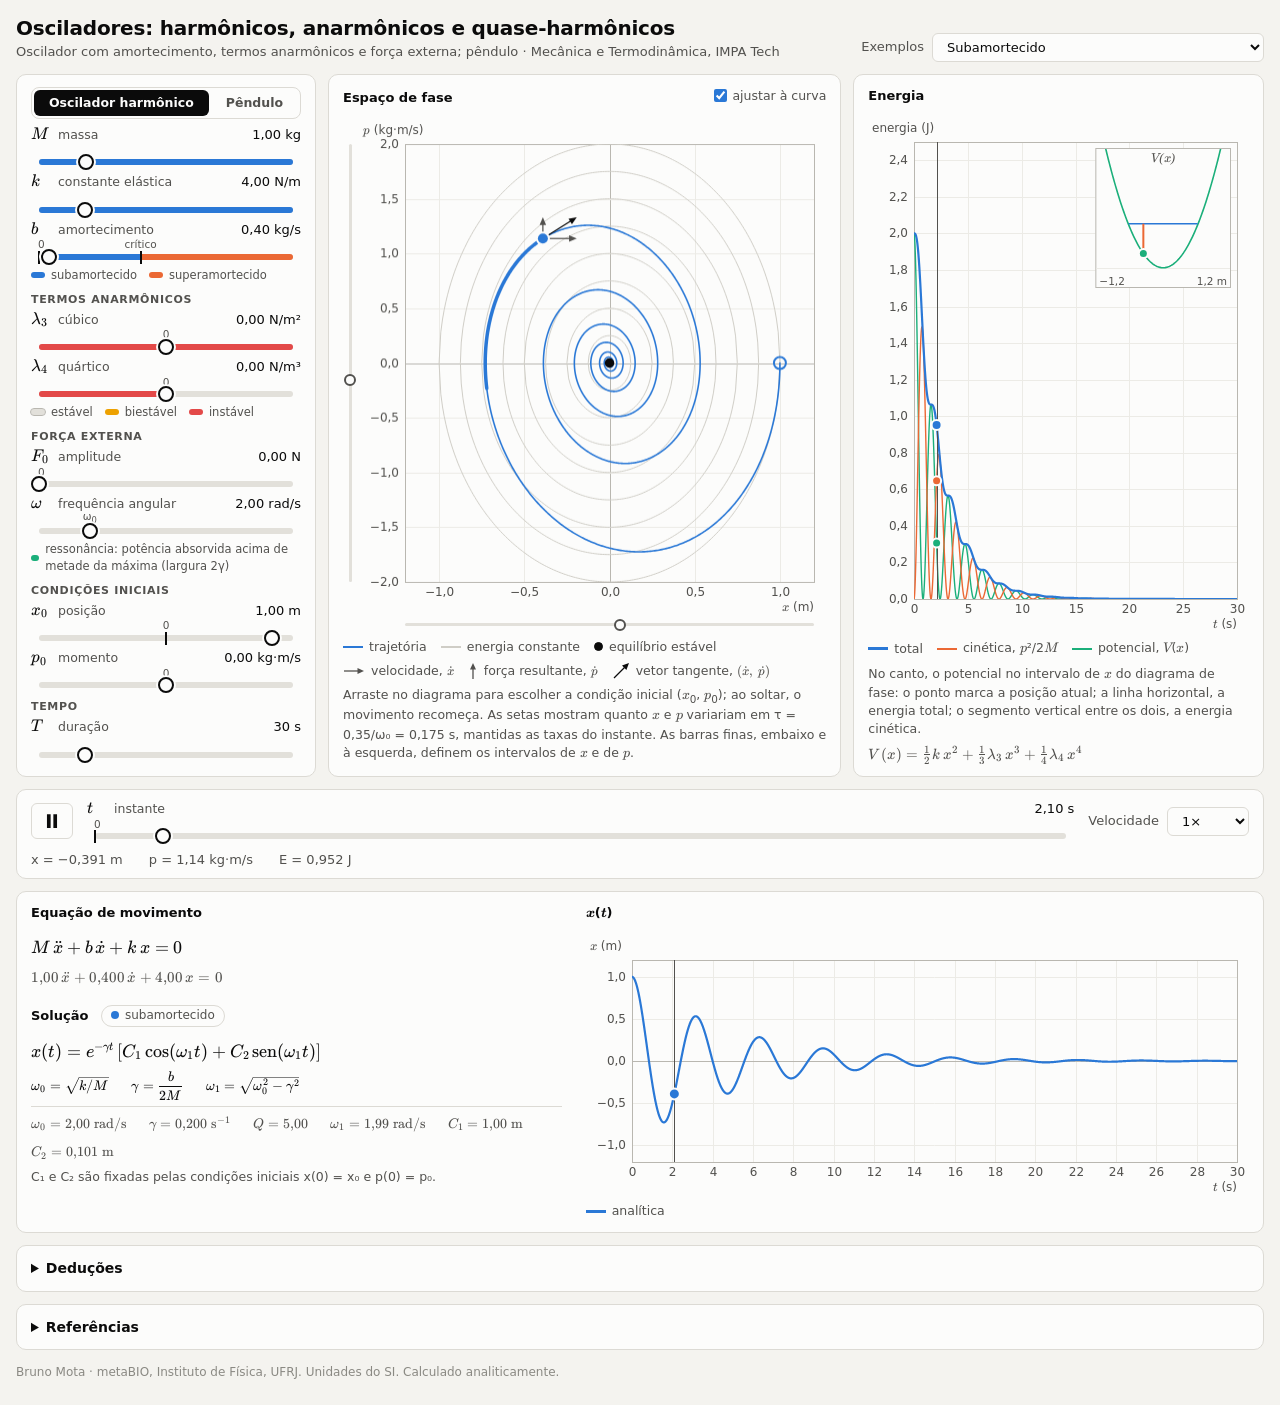
==== index.html @ 48f30435 "Folding panels for derivations and references; force arrow magnified when short - "Deduções" and "Re" ====
<!doctype html>
<!-- By Bruno Mota - METAbio -->
<html lang="pt-BR">
<head>
<meta charset="utf-8">
<meta name="viewport" content="width=device-width, initial-scale=1, viewport-fit=cover">
<title>Osciladores: harmônicos, anarmônicos e quase-harmônicos</title>
<meta name="description" content="Oscilador harmônico e anarmônico, livre e forçado, e pêndulo: espaço de fase, energia, equação de movimento e solução.">
<link rel="stylesheet" href="vendor/katex/katex.min.css">
<link rel="stylesheet" href="css/estilo.css">
</head>
<body>

<header class="cabecalho">
  <div>
    <h1>Osciladores: harmônicos, anarmônicos e quase-harmônicos</h1>
    <p>Oscilador com amortecimento, termos anarmônicos e força externa; pêndulo · Mecânica e Termodinâmica, IMPA Tech</p>
  </div>
  <label class="exemplos">Exemplos
    <select id="exemplos" aria-label="Exemplos"></select>
  </label>
</header>

<main>
  <div class="topo">

    <aside class="painel controles" aria-label="Parâmetros">
      <div id="controles"></div>
    </aside>

    <section class="painel fase" id="painelFase" aria-label="Espaço de fase">
      <div class="titulo">
        <h2>Espaço de fase</h2>
        <label class="opcao"><input type="checkbox" id="ajustar" checked> ajustar à curva</label>
      </div>
      <div class="diagrama">
        <div class="escala-lado" id="escalaP"></div>
        <canvas id="fase"></canvas>
        <div></div>
        <div class="escala-base" id="escalaX"></div>
      </div>
      <ul class="legenda">
        <li><i class="linha serie-1"></i>trajetória</li>
        <li><i class="linha nivel"></i>energia constante</li>
        <li id="legSeparatriz"><i class="linha tracejada tinta-3"></i>separatriz</li>
        <li id="legEstacionario"><i class="linha tracejada serie-3"></i>regime estacionário</li>
        <li><i class="ponto cheio"></i>equilíbrio estável</li>
        <li id="legInstavel"><i class="ponto vazio"></i>instável</li>
      </ul>
      <ul class="legenda">
        <li><svg class="seta tinta-2" viewBox="0 0 22 10" width="22" height="10" aria-hidden="true"><path d="M1 5h15" fill="none" stroke="currentColor" stroke-width="1.3"/><path d="M21 5l-6.5-3v6z" fill="currentColor"/></svg><span>velocidade, <span class="m">\dot x</span></span></li>
        <li><svg class="seta tinta-2" viewBox="0 0 10 18" width="10" height="18" aria-hidden="true"><path d="M5 17V6" fill="none" stroke="currentColor" stroke-width="1.3"/><path d="M5 1l-3 6.5h6z" fill="currentColor"/></svg><span>força resultante, <span class="m">\dot p</span></span></li>
        <li><svg class="seta tinta" viewBox="0 0 18 18" width="18" height="18" aria-hidden="true"><path d="M2 16L12.5 5.5" fill="none" stroke="currentColor" stroke-width="1.3"/><path d="M17 1l-7 2.6 4.4 4.4z" fill="currentColor"/></svg><span>vetor tangente, <span class="m">(\dot x,\ \dot p)</span></span></li>
        <li id="legForca"><svg class="seta forca" viewBox="0 0 12 18" width="12" height="18" aria-hidden="true"><path d="M6 17V8" fill="none" stroke="currentColor" stroke-width="3.5"/><path d="M6 0.5l-5 8.5h10z" fill="currentColor"/></svg><span>força externa, <span class="m">F_0\cos(\omega t)</span><span id="ampliacao"></span></span></li>
      </ul>
      <p class="dica">Arraste no diagrama para escolher a condição inicial (<span class="mat">x</span><sub>0</sub>, <span class="mat">p</span><sub>0</sub>); ao soltar, o movimento recomeça. As setas mostram quanto <span class="mat">x</span> e <span class="mat">p</span> variariam em <span id="escalaSetas"></span>, mantidas as taxas do instante. As barras finas, embaixo e à esquerda, definem os intervalos de <span class="mat">x</span> e de <span class="mat">p</span>.</p>
    </section>

    <aside class="painel energia" aria-label="Energia">
      <h2>Energia</h2>
      <canvas id="energia"></canvas>
      <ul class="legenda">
        <li><i class="linha grossa serie-1"></i>total</li>
        <li><i class="linha serie-2"></i><span>cinética, <span class="mat">p</span>²/2<span class="mat">M</span></span></li>
        <li><i class="linha serie-3"></i><span>potencial, <span class="mat">V</span>(<span class="mat">x</span>)</span></li>
      </ul>
      <p class="dica">No canto, o potencial no intervalo de <span class="mat">x</span> do diagrama de fase: o ponto marca a posição atual; a linha horizontal, a energia total; o segmento vertical entre os dois, a energia cinética.</p>
      <div class="potencial" id="potencial"></div>
      <p class="dica" id="aviso" hidden></p>
    </aside>

  </div>

  <div class="painel transporte" aria-label="Tempo">
    <button id="tocar" type="button" class="botao-icone" data-estado="tocando" aria-label="Pausar" title="Pausar">
      <svg viewBox="0 0 24 24" width="22" height="22" aria-hidden="true">
        <path class="icone-tocar" d="M7.5 4.5v15L20 12z"/>
        <path class="icone-pausar" d="M6.5 4.5h4v15h-4zM13.5 4.5h4v15h-4z"/>
      </svg>
    </button>
    <div class="tempo-barra" id="tempoBarra"></div>
    <label class="velocidade">Velocidade
      <select id="velocidade" aria-label="Velocidade">
        <option value="0.25">0,25×</option>
        <option value="0.5">0,5×</option>
        <option value="1" selected>1×</option>
        <option value="2">2×</option>
        <option value="4">4×</option>
      </select>
    </label>
    <output id="leitura" class="leitura"></output>
  </div>

  <section class="painel solucao" aria-label="Equação de movimento e solução">
    <div class="formulas">
      <h2>Equação de movimento</h2>
      <div class="formula" id="eqSimbolica"></div>
      <div class="formula menor" id="eqNumerica"></div>
      <h2>Solução <span class="etiqueta" id="regime"></span></h2>
      <div class="formula" id="solFormula"></div>
      <div class="lista" id="solDefinicoes"></div>
      <div class="lista valores" id="solValores"></div>
      <p class="dica" id="solNota"></p>
    </div>
    <div class="grafico">
      <h2><span class="mat">x</span>(<span class="mat">t</span>)</h2>
      <canvas id="solucao"></canvas>
      <ul class="legenda">
        <li><i class="linha grossa serie-1"></i><span id="nomeCurva">analítica</span></li>
        <li id="legTransiente"><i class="linha serie-2"></i><span id="nomeHomogenea">transiente</span></li>
        <li id="legParticular"><i class="linha serie-3"></i><span id="nomeParticular">regime estacionário</span></li>
        <li id="opcaoComponentes"><label><input type="checkbox" id="componentes" checked> mostrar os dois termos</label></li>
        <li id="opcaoAproximacao"><label><input type="checkbox" id="aproximacao"><i class="linha tracejada tinta"></i>aproximação harmônica</label></li>
      </ul>
    </div>
  </section>

  <details class="painel dobra" id="painelDeducoes">
    <summary>Deduções</summary>
    <div class="texto">
      <p class="dica">Notação: o ponto indica derivada em relação ao tempo. No oscilador, <span class="m">\omega_0 = \sqrt{k/M}</span>, <span class="m">\gamma = b/2M</span>, <span class="m">f = F_0/M</span> e <span class="m">v_0 = p_0/M</span>.</p>

      <h3>1. Equação de movimento, espaço de fase e energia</h3>
      <p>A segunda lei de Newton para a massa <span class="m">M</span>, sujeita à força conservativa <span class="m">-dV/dx</span>, ao atrito viscoso <span class="m">-b\dot x</span> e à força externa <span class="m">F_0\cos(\omega t)</span>, é</p>
      <div class="m">M\ddot x = -\frac{dV}{dx} - b\,\dot x + F_0\cos(\omega t), \qquad V(x) = \tfrac12 k\,x^2 + \tfrac13\lambda_3\,x^3 + \tfrac14\lambda_4\,x^4 ,</div>
      <p>ou seja, <span class="m">M\ddot x + b\,\dot x + k\,x + \lambda_3x^2 + \lambda_4x^3 = F_0\cos(\omega t)</span>.</p>
      <p>Com o momento <span class="m">p = M\dot x</span>, a equação de segunda ordem equivale a duas de primeira ordem:</p>
      <div class="m">\dot x = \frac{p}{M}, \qquad \dot p = -\frac{dV}{dx} - \frac{b}{M}\,p + F_0\cos(\omega t).</div>
      <p>O estado do sistema é o ponto <span class="m">(x, p)</span> do espaço de fase, e <span class="m">(\dot x, \dot p)</span> é o vetor tangente à trajetória nesse ponto: suas componentes são a velocidade e a força resultante. No diagrama, são as duas setas finas cinza, a horizontal e a vertical; a terceira seta fina é a sua soma, e a seta vermelha é a parcela <span class="m">F_0\cos(\omega t)</span> da força. Na mesma escala das outras, a seta vermelha é muitas vezes pequena demais para se ver (na ressonância, a força externa é <span class="m">1/Q</span> da força elástica): ela é então desenhada ampliada, pelo fator indicado na legenda do diagrama. Sem atrito nem força externa, as equações são as de Hamilton, <span class="m">\dot x = \partial H/\partial p</span> e <span class="m">\dot p = -\partial H/\partial x</span>, com <span class="m">H = p^2/2M + V(x)</span>.</p>
      <p>A energia <span class="m">E = p^2/2M + V(x)</span> varia segundo</p>
      <div class="m">\frac{dE}{dt} = \dot x\left(M\ddot x + \frac{dV}{dx}\right) = -b\,\dot x^2 + F_0\cos(\omega t)\,\dot x .</div>
      <p>O atrito só retira energia; a força externa pode fornecê-la ou retirá-la. Sem os dois, <span class="m">E</span> é constante e a trajetória percorre uma curva de nível de <span class="m">H</span> (as curvas cinza do diagrama).</p>
      <p>Com <span class="m">\lambda_3 = \lambda_4 = 0</span> a equação é linear:</p>
      <div class="m">\ddot x + 2\gamma\,\dot x + \omega_0^2\,x = f\cos(\omega t).</div>
      <p>Vale então o princípio de superposição: a solução geral é a soma de uma solução particular com a solução geral da equação homogênea (<span class="m">f = 0</span>). Esta contém duas constantes, fixadas pelas condições iniciais <span class="m">x(0) = x_0</span> e <span class="m">\dot x(0) = v_0</span>.</p>

      <h3>2. Oscilação livre sem amortecimento</h3>
      <p>Em <span class="m">\ddot x + \omega_0^2x = 0</span>, a tentativa <span class="m">x = e^{rt}</span> dá <span class="m">r^2 + \omega_0^2 = 0</span>, isto é, <span class="m">r = \pm i\omega_0</span>. As combinações reais de <span class="m">e^{\pm i\omega_0t}</span> são</p>
      <div class="m">x(t) = C_1\cos(\omega_0t) + C_2\operatorname{sen}(\omega_0t), \qquad C_1 = x_0, \quad C_2 = \frac{v_0}{\omega_0}.</div>
      <p>De modo equivalente, <span class="m">x = a\cos(\omega_0t - \varphi)</span>, com <span class="m">a = \sqrt{C_1^2 + C_2^2}</span> e <span class="m">\tan\varphi = C_2/C_1</span>. A energia é <span class="m">E = \tfrac12 k\,a^2</span>, e a trajetória no espaço de fase é a elipse</p>
      <div class="m">\frac{x^2}{a^2} + \frac{p^2}{(M\omega_0a)^2} = 1,</div>
      <p>percorrida no sentido horário (onde <span class="m">p \gt 0</span>, <span class="m">x</span> cresce) em um período <span class="m">2\pi/\omega_0</span> que não depende da amplitude.</p>

      <h3>3. Oscilação livre amortecida</h3>
      <p>Em <span class="m">\ddot x + 2\gamma\dot x + \omega_0^2x = 0</span> a mesma tentativa leva a <span class="m">r^2 + 2\gamma r + \omega_0^2 = 0</span>:</p>
      <div class="m">r = -\gamma \pm \sqrt{\gamma^2 - \omega_0^2}.</div>
      <p>Há três casos.</p>
      <p><b>Subamortecido</b> (<span class="m">\gamma \lt \omega_0</span>). As raízes são complexas, <span class="m">r = -\gamma \pm i\omega_1</span>, com <span class="m">\omega_1 = \sqrt{\omega_0^2 - \gamma^2}</span>:</p>
      <div class="m">x(t) = e^{-\gamma t}\left[C_1\cos(\omega_1t) + C_2\operatorname{sen}(\omega_1t)\right], \qquad C_1 = x_0, \quad C_2 = \frac{v_0 + \gamma\,x_0}{\omega_1}.</div>
      <p>(A segunda constante vem de <span class="m">\dot x(0) = -\gamma C_1 + \omega_1C_2</span>.) A massa oscila com frequência <span class="m">\omega_1 \lt \omega_0</span> e amplitude que decai como <span class="m">e^{-\gamma t}</span>; a trajetória espirala para a origem. Para <span class="m">\gamma \ll \omega_0</span> a energia decai como <span class="m">e^{-2\gamma t}</span>: em um período perde a fração <span class="m">2\pi/Q</span>, com <span class="m">Q = \omega_0/2\gamma</span>.</p>
      <p><b>Superamortecido</b> (<span class="m">\gamma \gt \omega_0</span>). As raízes são reais e negativas, <span class="m">r = -(\gamma \mp q)</span>, com <span class="m">q = \sqrt{\gamma^2 - \omega_0^2}</span>:</p>
      <div class="m">x(t) = C_1e^{-(\gamma-q)t} + C_2e^{-(\gamma+q)t}, \qquad C_1 = \frac{v_0 + (\gamma+q)\,x_0}{2q}, \quad C_2 = -\frac{v_0 + (\gamma-q)\,x_0}{2q}.</div>
      <p>Não há oscilação: <span class="m">x</span> passa por zero no máximo uma vez. O retorno ao equilíbrio é dominado pela taxa menor, <span class="m">\gamma - q = \omega_0^2/(\gamma + q)</span>, que diminui quando o atrito aumenta.</p>
      <p><b>Crítico</b> (<span class="m">\gamma = \omega_0</span>). A raiz é dupla e só fornece <span class="m">e^{-\gamma t}</span>. Procurando a segunda solução na forma <span class="m">x = u(t)\,e^{-\gamma t}</span>, obtém-se <span class="m">\ddot x + 2\gamma\dot x + \gamma^2x = \ddot u\,e^{-\gamma t} = 0</span>, logo <span class="m">u = C_1 + C_2t</span>:</p>
      <div class="m">x(t) = (C_1 + C_2\,t)\,e^{-\gamma t}, \qquad C_1 = x_0, \quad C_2 = v_0 + \gamma\,x_0.</div>
      <p>É o limite dos dois casos anteriores. Para <span class="m">\omega_0</span> dado, é o amortecimento crítico que dá o retorno mais rápido ao equilíbrio: a menor das taxas de decaimento vale <span class="m">\gamma</span> para <span class="m">\gamma \le \omega_0</span> e <span class="m">\gamma - q</span> para <span class="m">\gamma \ge \omega_0</span>, e seu máximo, <span class="m">\omega_0</span>, ocorre em <span class="m">\gamma = \omega_0</span>.</p>

      <h3>4. Oscilação forçada</h3>
      <p>Em <span class="m">\ddot x + 2\gamma\dot x + \omega_0^2x = f\cos(\omega t)</span>, tome-se <span class="m">x = \operatorname{Re} z</span>, com <span class="m">\ddot z + 2\gamma\dot z + \omega_0^2z = f\,e^{i\omega t}</span>. A tentativa <span class="m">z = \hat A\,e^{i\omega t}</span> dá</p>
      <div class="m">\hat A = \frac{f}{\omega_0^2 - \omega^2 + 2i\gamma\omega} = A\,e^{-i\delta}, \qquad A = \frac{f}{\sqrt{(\omega_0^2-\omega^2)^2 + 4\gamma^2\omega^2}}, \quad \tan\delta = \frac{2\gamma\,\omega}{\omega_0^2-\omega^2} \quad (0 \le \delta \le \pi),</div>
      <p>e portanto a solução particular</p>
      <div class="m">x_p(t) = A\cos(\omega t - \delta).</div>
      <p>A solução geral é <span class="m">x = x_h + x_p</span>, em que <span class="m">x_h</span> é a solução homogênea da seção 2 ou 3. As condições iniciais se aplicam à soma: as constantes de <span class="m">x_h</span> são as daquelas seções com <span class="m">x_0</span> e <span class="m">v_0</span> substituídos por</p>
      <div class="m">x_0 - A\cos\delta \qquad \text{e} \qquad v_0 - A\,\omega\operatorname{sen}\delta .</div>
      <p>Com amortecimento, <span class="m">x_h</span> decai (transiente) e resta <span class="m">x_p</span> (regime estacionário), que não depende das condições iniciais: no espaço de fase, a elipse de semieixos <span class="m">A</span> e <span class="m">M\omega A</span>.</p>
      <p><b>Ressonância.</b> A amplitude <span class="m">A(\omega)</span> é máxima onde <span class="m">(\omega_0^2-\omega^2)^2 + 4\gamma^2\omega^2</span> é mínimo. Derivando em relação a <span class="m">\omega^2</span>, <span class="m">-2(\omega_0^2-\omega^2) + 4\gamma^2 = 0</span>:</p>
      <div class="m">\omega_R = \sqrt{\omega_0^2 - 2\gamma^2}, \qquad A(\omega_R) = \frac{f}{2\gamma\,\omega_1},</div>
      <p>desde que <span class="m">\omega_0^2 \gt 2\gamma^2</span>; caso contrário <span class="m">A</span> decresce monotonamente com <span class="m">\omega</span>. Em <span class="m">\omega = \omega_0</span>, <span class="m">A = F_0/(b\,\omega_0)</span> e <span class="m">\delta = \pi/2</span>: a velocidade está em fase com a força. Nos extremos, <span class="m">A \to F_0/k</span> e <span class="m">\delta \to 0</span> para <span class="m">\omega \to 0</span>, e <span class="m">A \to f/\omega^2</span> e <span class="m">\delta \to \pi</span> para <span class="m">\omega \to \infty</span>.</p>
      <p><b>Potência absorvida.</b> No regime estacionário a potência média fornecida pela força externa é igual à dissipada pelo atrito:</p>
      <div class="m">\langle P\rangle = \langle F_0\cos(\omega t)\,\dot x_p\rangle = \tfrac12\,b\,\omega^2A^2 = \frac{F_0^2}{2M}\,\frac{2\gamma\,\omega^2}{(\omega_0^2-\omega^2)^2 + 4\gamma^2\omega^2}.</div>
      <p>O máximo, <span class="m">F_0^2/2b</span>, ocorre exatamente em <span class="m">\omega = \omega_0</span>, qualquer que seja o amortecimento. A potência cai à metade onde <span class="m">(\omega_0^2-\omega^2)^2 = 4\gamma^2\omega^2</span>, isto é, em</p>
      <div class="m">\omega_\pm = \sqrt{\omega_0^2 + \gamma^2} \pm \gamma :</div>
      <p>uma faixa de largura exatamente <span class="m">2\gamma</span>, com <span class="m">\omega_+\omega_- = \omega_0^2</span>. É a faixa verde na barra de <span class="m">\omega</span>. Para <span class="m">\gamma \ll \omega_0</span> ela é <span class="m">\omega_0 \pm \gamma</span>, e <span class="m">Q = \omega_0/2\gamma</span> é a razão entre a frequência de ressonância e a largura da faixa.</p>

      <h3>5. Oscilação forçada sem amortecimento: batimentos e ressonância</h3>
      <p>Com <span class="m">\gamma = 0</span> e <span class="m">\omega \ne \omega_0</span>, <span class="m">x_p = f\cos(\omega t)/(\omega_0^2-\omega^2)</span>, e nada decai. Partindo do repouso na origem, <span class="m">C_1 = -f/(\omega_0^2-\omega^2)</span> e <span class="m">C_2 = 0</span>:</p>
      <div class="m">x(t) = \frac{f}{\omega_0^2-\omega^2}\left[\cos(\omega t) - \cos(\omega_0t)\right] = \frac{2f}{\omega_0^2-\omega^2}\operatorname{sen}\!\left(\frac{\omega_0-\omega}{2}\,t\right)\operatorname{sen}\!\left(\frac{\omega_0+\omega}{2}\,t\right).</div>
      <p>Para <span class="m">\omega</span> próximo de <span class="m">\omega_0</span> é uma oscilação rápida, de frequência <span class="m">(\omega_0+\omega)/2</span>, modulada por uma envoltória lenta: batimentos, de período <span class="m">2\pi/|\omega_0-\omega|</span>.</p>
      <p>No limite <span class="m">\omega \to \omega_0</span>, pela regra de L'Hôpital em <span class="m">\omega</span>,</p>
      <div class="m">\frac{\cos(\omega t) - \cos(\omega_0t)}{\omega_0^2-\omega^2} \;\to\; \frac{t\operatorname{sen}(\omega_0t)}{2\omega_0}, \qquad\text{logo}\qquad x_p(t) = \frac{F_0}{2M\omega_0}\,t\operatorname{sen}(\omega_0t).</div>
      <p>A amplitude cresce linearmente com o tempo e não há regime estacionário. (Verificação direta: <span class="m">\ddot x_p + \omega_0^2x_p = f\cos(\omega_0t)</span>.) Como <span class="m">x_p(0) = \dot x_p(0) = 0</span>, as constantes de <span class="m">x_h</span> são <span class="m">C_1 = x_0</span> e <span class="m">C_2 = v_0/\omega_0</span>.</p>

      <h3>6. Termos anarmônicos</h3>
      <p>Com <span class="m">\lambda_3</span> ou <span class="m">\lambda_4</span> diferente de zero a equação não é linear e não tem solução em funções elementares; a página a integra numericamente (seção 8). Alguns resultados seguem sem resolvê-la.</p>
      <p><b>Equilíbrios.</b> São os zeros de <span class="m">dV/dx = x\,(k + \lambda_3x + \lambda_4x^2)</span>: <span class="m">x = 0</span>, sempre estável (<span class="m">k \gt 0</span>), e as raízes reais de <span class="m">k + \lambda_3x + \lambda_4x^2 = 0</span>. É estável o ponto em que <span class="m">d^2V/dx^2 \gt 0</span> (mínimo de <span class="m">V</span>). Pelos pontos instáveis passa a separatriz, a curva de nível <span class="m">H = V(x_{\text{inst}})</span>. Daí os três regimes indicados nas barras de <span class="m">\lambda_3</span> e <span class="m">\lambda_4</span>:</p>
      <ul>
        <li><b>estável</b>: <span class="m">\lambda_4 \gt 0</span> e <span class="m">\lambda_3^2 \lt 4k\lambda_4</span>. O único equilíbrio é <span class="m">x = 0</span> e o potencial confina a massa.</li>
        <li><b>biestável</b>: <span class="m">\lambda_4 \gt 0</span> e <span class="m">\lambda_3^2 \gt 4k\lambda_4</span>. Há dois poços, separados por uma barreira.</li>
        <li><b>instável</b>: <span class="m">\lambda_4 \lt 0</span>, ou <span class="m">\lambda_4 = 0</span> e <span class="m">\lambda_3 \ne 0</span>. <span class="m">V \to -\infty</span> em pelo menos um sentido: a massa que ultrapassa a barreira não volta, e vai a infinito em tempo finito, pois <span class="m">\int dx/\sqrt{-2V/M}</span> converge quando <span class="m">-V</span> cresce como <span class="m">x^3</span> ou <span class="m">x^4</span>.</li>
      </ul>
      <p><b>Período.</b> Sem atrito nem força externa, a conservação da energia dá <span class="m">\dot x = \pm\sqrt{2\,[E - V(x)]/M}</span>, e o período é</p>
      <div class="m">T(E) = 2\int_{x_1}^{x_2}\frac{dx}{\sqrt{2\,[E - V(x)]/M}},</div>
      <p>entre os pontos de retorno <span class="m">x_1</span> e <span class="m">x_2</span>, em que <span class="m">V = E</span>. Ao contrário do caso harmônico, depende da amplitude. Para pequena amplitude <span class="m">a</span> (Landau e Lifshitz, §28; resultado citado, não deduzido aqui),</p>
      <div class="m">\omega \simeq \omega_0 + \left(\frac{3\lambda_4}{8M\omega_0} - \frac{5\lambda_3^2}{12M^2\omega_0^3}\right)a^2 :</div>
      <p>o termo quártico com <span class="m">\lambda_4 \gt 0</span> aumenta a frequência (mola que endurece), e o termo cúbico sempre a diminui.</p>

      <h3>7. Pêndulo</h3>
      <p>Uma massa <span class="m">M</span> na ponta de uma haste rígida de comprimento <span class="m">L</span>, sem massa, no campo gravitacional <span class="m">g</span>. Seja <span class="m">x</span> o comprimento de arco ao longo da trajetória circular, medido a partir do ponto mais baixo, de modo que o ângulo com a vertical é <span class="m">\theta = x/L</span>. A componente tangencial da segunda lei, com o atrito e a força externa também tangenciais, é</p>
      <div class="m">M\ddot x = -Mg\operatorname{sen}\!\left(\frac{x}{L}\right) - b\,\dot x + F_0\cos(\omega t), \qquad V(x) = MgL\left[1 - \cos\!\left(\frac{x}{L}\right)\right].</div>
      <p>O momento conjugado a <span class="m">x</span> é <span class="m">p = M\dot x</span>, e o que foi dito na seção 1 continua valendo. No diagrama de fase, <span class="m">x</span> é reduzido a uma volta, <span class="m">-\pi L \lt x \le \pi L</span>: as duas bordas são a mesma posição, a invertida.</p>
      <p><b>Pequenas oscilações.</b> Para <span class="m">|x| \ll L</span>, <span class="m">\operatorname{sen}(x/L) \simeq x/L</span>, e o pêndulo é um oscilador harmônico com <span class="m">k = Mg/L</span>, ou seja, <span class="m">\omega_0 = \sqrt{g/L}</span>, independente da massa: valem as seções 2 a 5. É a curva tracejada «aproximação harmônica», que pode ser ligada no gráfico de <span class="m">x(t)</span>.</p>
      <p><b>Solução exata sem atrito nem força externa.</b> A energia <span class="m">E = \tfrac12M\dot x^2 + MgL\,(1-\cos\theta)</span> é constante. Com <span class="m">1 - \cos\theta = 2\operatorname{sen}^2(\theta/2)</span> e definindo <span class="m">\kappa^2 = E/(2MgL)</span>,</p>
      <div class="m">\dot\theta^2 = 4\omega_0^2\left[\kappa^2 - \operatorname{sen}^2(\theta/2)\right].</div>
      <p><i>Oscilação</i> (<span class="m">\kappa \lt 1</span>). O pêndulo vai e volta entre <span class="m">\pm\theta_{\text{máx}}</span>, com <span class="m">\kappa = \operatorname{sen}(\theta_{\text{máx}}/2)</span>. A substituição <span class="m">\operatorname{sen}(\theta/2) = \kappa\operatorname{sen}\varphi</span> dá <span class="m">\dot\theta = 2\omega_0\kappa\cos\varphi</span> e, derivando-a, <span class="m">\dot\varphi = \omega_0\sqrt{1 - \kappa^2\operatorname{sen}^2\varphi}</span>. Logo</p>
      <div class="m">\omega_0t + u_0 = \int_0^{\varphi}\frac{d\varphi'}{\sqrt{1-\kappa^2\operatorname{sen}^2\varphi'}} \equiv F(\varphi,\kappa).</div>
      <p>A inversa dessa integral define as funções elípticas de Jacobi: <span class="m">\varphi = \operatorname{am}(u,\kappa)</span>, <span class="m">\operatorname{sn} = \operatorname{sen}\varphi</span>, <span class="m">\operatorname{cn} = \cos\varphi</span> e <span class="m">\operatorname{dn} = d\varphi/du</span>. Portanto</p>
      <div class="m">\operatorname{sen}\frac{x}{2L} = \kappa\operatorname{sn}(\omega_0t + u_0,\ \kappa), \qquad \dot x = 2L\,\omega_0\,\kappa\operatorname{cn}(\omega_0t + u_0,\ \kappa),</div>
      <p>com <span class="m">u_0 = F(\varphi_0,\kappa)</span>, em que <span class="m">\varphi_0</span> é fixado por <span class="m">\operatorname{sen}\varphi_0 = \operatorname{sen}(x_0/2L)/\kappa</span> e <span class="m">\cos\varphi_0 = v_0/(2L\omega_0\kappa)</span>. Em um período <span class="m">\varphi</span> aumenta de <span class="m">2\pi</span>:</p>
      <div class="m">T = \frac{4K(\kappa)}{\omega_0}, \qquad K(\kappa) = F(\pi/2,\kappa) = \frac{\pi}{2}\left[1 + \frac{\kappa^2}{4} + \frac{9\kappa^4}{64} + \dots\right],</div>
      <p>isto é,</p>
      <div class="m">T = \frac{2\pi}{\omega_0}\left[1 + \frac{\theta_{\text{máx}}^2}{16} + \frac{11\,\theta_{\text{máx}}^4}{3072} + \dots\right].</div>
      <p>O período cresce com a amplitude; para <span class="m">\kappa \to 0</span>, <span class="m">\operatorname{sn} \to \operatorname{sen}</span> e recupera-se o oscilador harmônico.</p>
      <p><i>Rotação</i> (<span class="m">\kappa \gt 1</span>). A energia supera a da posição invertida, <span class="m">2MgL</span>, e <span class="m">\dot\theta</span> nunca se anula. Com <span class="m">\varphi = \theta/2</span>, a mesma integral aparece com módulo <span class="m">1/\kappa</span>:</p>
      <div class="m">x(t) = 2L\operatorname{am}(\pm\kappa\,\omega_0t + u_0,\ 1/\kappa), \qquad \dot x = \pm2L\,\omega_0\,\kappa\operatorname{dn}(\pm\kappa\,\omega_0t + u_0,\ 1/\kappa), \qquad u_0 = F\!\left(\frac{x_0}{2L},\frac1\kappa\right),</div>
      <p>com o sinal da velocidade inicial. Uma volta completa leva <span class="m">2K(1/\kappa)/(\kappa\,\omega_0)</span>.</p>
      <p><i>Separatriz</i> (<span class="m">\kappa = 1</span>). Com <span class="m">E = 2MgL</span> a integral é elementar:</p>
      <div class="m">\operatorname{sen}\frac{x}{2L} = \tanh(\pm\omega_0t + u_0), \qquad \dot x = \pm2L\,\omega_0\operatorname{sech}(\pm\omega_0t + u_0).</div>
      <p>O pêndulo se aproxima da posição invertida sem nunca alcançá-la; de fato, <span class="m">K(\kappa) \to \infty</span> quando <span class="m">\kappa \to 1</span>.</p>
      <p>Com atrito ou força externa não há solução fechada, e a equação é integrada numericamente. O pêndulo amortecido e forçado pode ter movimento caótico: é o último exemplo do menu.</p>

      <h3>8. Cálculo das curvas</h3>
      <p>Quando há solução fechada (seções 2 a 5 e 7), as curvas da página são calculadas diretamente por ela. Caso contrário, o sistema de primeira ordem da seção 1, <span class="m">\dot y = G(t, y)</span> com <span class="m">y = (x, p)</span>, é integrado pelo método de Runge–Kutta clássico de quarta ordem: a cada passo <span class="m">h</span>,</p>
      <div class="m">k_1 = G(t, y),\quad k_2 = G\!\left(t + \tfrac h2,\ y + \tfrac h2 k_1\right),\quad k_3 = G\!\left(t + \tfrac h2,\ y + \tfrac h2 k_2\right),\quad k_4 = G(t + h,\ y + h\,k_3),</div>
      <div class="m">y(t+h) = y(t) + \tfrac h6\left(k_1 + 2k_2 + 2k_3 + k_4\right),</div>
      <p>com erro proporcional a <span class="m">h^5</span> por passo. O passo é de 1 ms, reduzido quando o movimento é rápido demais para ele: procura-se manter abaixo de 0,05 o produto da maior taxa do movimento pelo passo, com passo mínimo de 25 µs e, no máximo, 1,5 milhão de passos. O rodapé da página informa qual dos dois cálculos está em uso. Os testes que acompanham o código comparam a integração numérica com as soluções fechadas e verificam a conservação da energia, o período dado pela integral da seção 6 e a correção de frequência citada ali.</p>
    </div>
  </details>

  <details class="painel dobra" id="painelReferencias">
    <summary>Referências</summary>
    <div class="texto">
      <h3>Osciladores</h3>
      <ul>
        <li>R. P. Feynman, R. B. Leighton e M. Sands, <i>The Feynman Lectures on Physics</i>, vol. I (Addison-Wesley, 1963). Capítulos <a href="https://www.feynmanlectures.caltech.edu/I_21.html" target="_blank" rel="noopener">21, The Harmonic Oscillator</a>; <a href="https://www.feynmanlectures.caltech.edu/I_23.html" target="_blank" rel="noopener">23, Resonance</a>; <a href="https://www.feynmanlectures.caltech.edu/I_24.html" target="_blank" rel="noopener">24, Transients</a>; e <a href="https://www.feynmanlectures.caltech.edu/I_25.html" target="_blank" rel="noopener">25, Linear Systems and Review</a>. No <a href="https://www.feynmanlectures.caltech.edu/I_09.html" target="_blank" rel="noopener">capítulo 9</a>, a seção 9–6 integra numericamente, passo a passo, o movimento de uma massa presa a uma mola. Edição brasileira: <i>Lições de Física de Feynman</i> (Bookman).</li>
        <li>H. M. Nussenzveig, <i>Curso de Física Básica 2: Fluidos, Oscilações e Ondas, Calor</i> (Blucher). Capítulos 3, O oscilador harmônico, e 4, Oscilações amortecidas e forçadas.</li>
        <li>L. D. Landau e E. M. Lifshitz, <i>Mechanics</i>, 3ª ed. (Pergamon, 1976). §11, movimento em uma dimensão e integral do período; §§21, 22, 25 e 26, oscilações livres, forçadas e amortecidas; §28, oscilações anarmônicas e a correção da frequência com a amplitude.</li>
      </ul>

      <h3>Espaço de fase</h3>
      <ul>
        <li>S. H. Strogatz, <i>Nonlinear Dynamics and Chaos</i>, 2ª ed. (Westview Press, 2015). Capítulo 6, Phase Plane: em particular §6.5, Conservative Systems, e §6.7, Pendulum.</li>
        <li>V. I. Arnold, <i>Mathematical Methods of Classical Mechanics</i>, 2ª ed. (Springer, 1989). Capítulo 2, §4, sistemas com um grau de liberdade: plano de fase e curvas de fase; capítulo 8, variedades simpléticas.</li>
        <li>S. T. Thornton e J. B. Marion, <i>Classical Dynamics of Particles and Systems</i>, 5ª ed. (Brooks/Cole, 2004). Capítulos 3, Oscillations, e 4, Nonlinear Oscillations and Chaos: diagramas de fase do oscilador e do pêndulo.</li>
        <li>N. A. Lemos, <i>Mecânica Analítica</i>, 2ª ed. (Livraria da Física, 2007). Formulação hamiltoniana e espaço de fase, em português.</li>
      </ul>

      <h3>Pêndulo e funções elípticas</h3>
      <ul>
        <li><i>NIST Digital Library of Mathematical Functions</i>, capítulo 22, Jacobian Elliptic Functions: <a href="https://dlmf.nist.gov/22.19" target="_blank" rel="noopener">§22.19(i), Classical Dynamics: The Pendulum</a>, e §22.20, Methods of Computation; capítulo 19, Elliptic Integrals.</li>
        <li>B. C. Carlson, «Computing elliptic integrals by duplication», <i>Numerische Mathematik</i> 33, 1–16 (1979). O método usado para a integral incompleta <span class="m">F(\varphi,\kappa)</span>.</li>
        <li>G. L. Baker e J. P. Gollub, <i>Chaotic Dynamics: An Introduction</i>, 2ª ed. (Cambridge University Press, 1996). O pêndulo amortecido e forçado; os parâmetros do exemplo caótico do menu são os deste livro.</li>
      </ul>

      <h3>Cálculo numérico</h3>
      <ul>
        <li>E. Hairer, S. P. Nørsett e G. Wanner, <i>Solving Ordinary Differential Equations I: Nonstiff Problems</i>, 2ª ed. (Springer, 1993). Capítulo II, métodos de Runge–Kutta.</li>
      </ul>

      <h3>Inspirado por</h3>
      <p>O problema é clássico, e há muitas simulações didáticas anteriores a esta, que informam, de modo difuso, o seu desenho. Nenhuma foi usada como fonte de código. As mais próximas:</p>
      <ul>
        <li><b>myPhysicsLab</b>, de Erik Neumann: <a href="https://myphysicslab.com/springs/single-spring-en.html" target="_blank" rel="noopener">Single Spring</a>, <a href="https://myphysicslab.com/pendulum/pendulum-en.html" target="_blank" rel="noopener">Simple Pendulum</a> e <a href="https://myphysicslab.com/pendulum/chaotic-pendulum-en.html" target="_blank" rel="noopener">Chaotic Pendulum</a>. Integração por Runge–Kutta no navegador, com gráficos das variáveis; código aberto.</li>
        <li><b>PhET Interactive Simulations</b>, Universidade do Colorado em Boulder: <a href="https://phet.colorado.edu/en/simulations/masses-and-springs" target="_blank" rel="noopener">Masses and Springs</a>, <a href="https://phet.colorado.edu/en/simulations/pendulum-lab" target="_blank" rel="noopener">Pendulum Lab</a> e <a href="https://phet.colorado.edu/pt_BR/simulations/resonance" target="_blank" rel="noopener">Ressonância</a>.</li>
        <li><b>Apps de Física</b>, de Walter Fendt, na versão em português da Casa das Ciências: <a href="https://www.walter-fendt.de/html5/phpt/pendulum_pt.htm" target="_blank" rel="noopener">Pêndulo simples</a>, <a href="https://www.walter-fendt.de/html5/phpt/springpendulum_pt.htm" target="_blank" rel="noopener">Pêndulo em mola</a> e <a href="https://www.walter-fendt.de/html5/phpt/resonance_pt.htm" target="_blank" rel="noopener">Oscilações forçadas (Ressonância)</a>.</li>
        <li><b>Open Source Physics</b> (ComPADRE): <a href="https://www.compadre.org/osp/items/detail.cfm?ID=7566" target="_blank" rel="noopener">Damped Driven Simple Harmonic Oscillator Model</a>, de Wolfgang Christian, e <a href="https://www.compadre.org/osp/items/detail.cfm?ID=8290" target="_blank" rel="noopener">Damped Driven Harmonic Oscillator Phasor Model</a>, de Juan Aguirregabiria.</li>
      </ul>

      <h3>Programas</h3>
      <ul>
        <li>As fórmulas são compostas pelo <a href="https://katex.org" target="_blank" rel="noopener">KaTeX</a> (licença MIT), incluído na página. O código desta página está sob a licença MIT.</li>
      </ul>
    </div>
  </details>
</main>

<footer class="rodape">
  <p>Bruno Mota · metaBIO, Instituto de Física, UFRJ. Unidades do SI. <span id="metodo"></span></p>
</footer>

<script src="vendor/katex/katex.min.js"></script>
<script src="js/fisica.js"></script>
<script src="js/formulas.js"></script>
<script src="js/controles.js"></script>
<script src="js/graficos.js"></script>
<script src="js/app.js"></script>
</body>
</html>
---- css/estilo.css ----
/* By Bruno Mota - METAbio */
/*
 * Style of the page.  Every color is a custom property defined at the top, once for the light theme and once
 * for the dark one; the plots (js/graficos.js) read the same properties, so a change here reaches them too.
 * The three series colors and their order come from a palette checked for color-vision deficiency.
 */

:root {
  --fundo: #f4f3ef;        /* page */
  --painel: #fcfcfb;       /* panels and plot surface */
  --tinta: #0b0b0b;        /* text */
  --tinta-2: #52514e;      /* secondary text, axis labels, arrows of velocity and force */
  --tinta-3: #8a8983;      /* separatrix, hints */
  --borda: #dcdad4;
  --grade: #ecebe6;        /* grid lines */
  --eixo: #b9b7b0;         /* plot frame and zero lines */
  --nivel: #cfcdc6;        /* curves of constant energy */
  --trilho: #e2e0da;       /* slider bar; on the bars of the anharmonic terms, a potential with a single well */
  --serie-1: #2a78d6;      /* trajectory, total energy; underdamped */
  --serie-2: #eb6834;      /* kinetic energy, transient; overdamped */
  --serie-3: #1baf7a;      /* potential energy, steady state; resonance */
  --pocos: #eda100;        /* potential with two wells */
  --escape: #e34948;       /* potential that does not confine */
  --forca: #e34948;        /* arrow of the external force */
  color-scheme: light;
}
@media (prefers-color-scheme: dark) {
  :root:not([data-theme="light"]) {
    --fundo: #121211; --painel: #1a1a19; --tinta: #f0efec; --tinta-2: #c3c2b7; --tinta-3: #8b8a82;
    --borda: #34332f; --grade: #262624; --eixo: #55544e; --nivel: #403f3a; --trilho: #34332f;
    --serie-1: #3987e5; --serie-2: #d95926; --serie-3: #199e70; --pocos: #c98500; --escape: #e66767; --forca: #e66767;
    color-scheme: dark;
  }
}
:root[data-theme="dark"] {
  --fundo: #121211; --painel: #1a1a19; --tinta: #f0efec; --tinta-2: #c3c2b7; --tinta-3: #8b8a82;
  --borda: #34332f; --grade: #262624; --eixo: #55544e; --nivel: #403f3a; --trilho: #34332f;
  --serie-1: #3987e5; --serie-2: #d95926; --serie-3: #199e70; --pocos: #c98500; --escape: #e66767; --forca: #e66767;
  color-scheme: dark;
}

* { box-sizing: border-box; }
html { -webkit-text-size-adjust: 100%; }
body {
  margin: 0;
  padding-block: 14px 24px;
  padding-left: max(16px, env(safe-area-inset-left, 0px));
  padding-right: max(16px, env(safe-area-inset-right, 0px));
  background: var(--fundo);
  color: var(--tinta);
  font: 14px/1.45 system-ui, -apple-system, "Segoe UI", Roboto, "Helvetica Neue", Arial, sans-serif;
}
[hidden] { display: none !important; }
h1 { margin: 0; font-size: 20px; font-weight: 650; letter-spacing: -0.01em; text-wrap: balance; }
h2 { margin: 0 0 6px; font-size: 13px; font-weight: 650; }
p { margin: 0; }
a { color: var(--serie-1); }
.mat { font-family: "KaTeX_Math", "Times New Roman", serif; font-style: italic; font-size: 1.08em; }
.dica { color: var(--tinta-2); font-size: 12.5px; }

.cabecalho, main, .rodape { max-width: 1500px; margin-inline: auto; }
.cabecalho { display: flex; flex-wrap: wrap; align-items: end; justify-content: space-between; gap: 8px 24px; margin-bottom: 12px; }
.cabecalho p { color: var(--tinta-2); font-size: 13px; }
.exemplos, .velocidade { display: flex; align-items: center; gap: 8px; color: var(--tinta-2); font-size: 13px; }
select, button {
  font: inherit; color: var(--tinta); background: var(--painel);
  border: 1px solid var(--borda); border-radius: 6px; padding: 5px 10px;
}
select { max-width: 100%; }
button { cursor: pointer; }
button:hover, select:hover { border-color: var(--tinta-3); }
:focus-visible { outline: 2px solid var(--serie-1); outline-offset: 2px; }

main { display: grid; gap: 12px; }
.painel { background: var(--painel); border: 1px solid var(--borda); border-radius: 10px; padding: 12px 14px; min-width: 0; }

/* Top row: controls, phase diagram, energy. */
.topo { display: grid; gap: 12px; grid-template-columns: 300px minmax(0, 1.25fr) minmax(0, 1fr); align-items: stretch; }
.fase, .energia { display: flex; flex-direction: column; gap: 6px; }
canvas { display: block; width: 100%; height: 300px; }
.energia canvas { flex: 1 1 auto; min-height: 280px; cursor: ew-resize; touch-action: pan-y; }
.potencial { color: var(--tinta-2); font-size: 12.5px; overflow-x: auto; overflow-y: hidden; }
.titulo { display: flex; align-items: baseline; justify-content: space-between; gap: 12px; }
.opcao, .legenda label { display: flex; align-items: center; gap: 5px; cursor: pointer; color: var(--tinta-2); font-size: 12.5px; }
input[type="checkbox"] { accent-color: var(--serie-1); margin: 0; }

/* The phase diagram with the two thin sliders that set its ranges: p at the left, x underneath.  The
   paddings line the sliders up with the plot area inside the canvas (set from the margins of the plot). */
.diagrama {
  flex: 1 1 auto; min-height: 380px; display: grid; gap: 2px;
  grid-template-columns: 14px minmax(0, 1fr); grid-template-rows: minmax(0, 1fr) 14px;
}
.diagrama canvas { height: 100%; min-height: 0; cursor: crosshair; touch-action: none; }
.escala-lado { padding-top: var(--margem-t, 24px); padding-bottom: var(--margem-b, 34px); }
.escala-base { padding-left: var(--margem-l, 46px); padding-right: var(--margem-r, 12px); }
.escala { position: relative; height: 14px; cursor: pointer; touch-action: none; border-radius: 7px; }
.escala.vertical { width: 14px; height: 100%; }
.escala-trilho { position: absolute; left: 0; right: 0; top: 5.5px; height: 3px; border-radius: 2px; background: var(--trilho); }
.escala.vertical .escala-trilho { left: 5.5px; right: auto; top: 0; bottom: 0; width: 3px; height: auto; }
.escala-botao {
  position: absolute; top: 1px; width: 12px; height: 12px; margin-left: -6px; border-radius: 50%;
  background: var(--painel); border: 2px solid var(--tinta-2);
}
.escala.vertical .escala-botao { top: auto; left: 1px; margin-left: 0; margin-bottom: -6px; }
.escala:hover .escala-botao, .escala:focus-visible .escala-botao { border-color: var(--tinta); }

/* Legends. */
.legenda { display: flex; flex-wrap: wrap; gap: 3px 14px; margin: 0; padding: 0; list-style: none; color: var(--tinta-2); font-size: 12.5px; }
.legenda li { display: flex; align-items: center; gap: 6px; white-space: nowrap; }
.linha { display: inline-block; width: 20px; height: 0; border-top: 2px solid currentColor; }
.linha.grossa { border-top-width: 3px; }
.linha.tracejada { border-top-style: dashed; }
.serie-1 { color: var(--serie-1); } .serie-2 { color: var(--serie-2); } .serie-3 { color: var(--serie-3); }
.tinta { color: var(--tinta); } .tinta-2 { color: var(--tinta-2); } .tinta-3 { color: var(--tinta-3); } .forca { color: var(--forca); }
.linha.nivel { color: var(--nivel); } .linha.tinta, .linha.tinta-3 { border-top-width: 1.5px; }
.ponto { display: inline-block; width: 9px; height: 9px; border-radius: 50%; border: 1.5px solid var(--tinta); }
.ponto.cheio { background: var(--tinta); }
.amostra { display: inline-block; width: 14px; height: 6px; border-radius: 3px; }
.amostra.neutro { background: var(--trilho); outline: 1px solid var(--eixo); }
.seta { flex: none; }
.legenda .katex { font-size: 1.05em; }

/* Controls: label, value, and a bar with colored segments and marks under the slider. */
#controles { display: flex; flex-direction: column; gap: 5px; }
fieldset { border: 0; margin: 0; padding: 0; min-width: 0; }
legend { padding: 0; margin-bottom: 1px; color: var(--tinta-2); font-size: 11px; font-weight: 650; letter-spacing: 0.06em; text-transform: uppercase; }
.alternancia { display: flex; gap: 2px; padding: 2px; margin-bottom: 5px; border: 1px solid var(--borda); border-radius: 8px; }
.alternancia button { flex: 1 1 auto; border: 0; border-radius: 6px; padding: 4px 6px; background: transparent; color: var(--tinta-2); font-size: 12.5px; font-weight: 600; white-space: nowrap; }
.alternancia button[aria-checked="true"] { background: var(--tinta); color: var(--painel); }
.controle { padding-bottom: 1px; }
.rotulo { display: flex; align-items: baseline; gap: 7px; line-height: 1.25; }
.rotulo .simbolo { min-width: 20px; }
.rotulo .nome { color: var(--tinta-2); font-size: 12.5px; }
.rotulo .valor { margin-left: auto; font-variant-numeric: tabular-nums; font-size: 13px; }
.barra { position: relative; height: 25px; --botao: 16px; }
.trilho, .marcas { position: absolute; left: calc(var(--botao) / 2); right: calc(var(--botao) / 2); }
.trilho { bottom: 5px; height: 6px; border-radius: 3px; background: var(--trilho); overflow: hidden; }
.segmento { position: absolute; top: 0; bottom: 0; }
.sub { background: var(--serie-1); } .super { background: var(--serie-2); } .res { background: var(--serie-3); }
.pocos { background: var(--pocos); } .escape { background: var(--escape); }
.marcas { top: 0; bottom: 0; pointer-events: none; }
.marca { position: absolute; bottom: 1px; width: 2px; height: 13px; margin-left: -1px; background: var(--tinta); }
.marca.fina { width: 1px; margin-left: -0.5px; }
.marca span {
  position: absolute; bottom: 13px; left: 50%; transform: translateX(-50%);
  font-style: normal; font-size: 10.5px; line-height: 1; white-space: nowrap; color: var(--tinta-2);
  padding: 1px 3px; cursor: pointer; pointer-events: auto;
}
.marca span:hover { color: var(--tinta); text-decoration: underline; }
.marca.esquerda span { left: -3px; transform: none; }
.marca.direita span { left: auto; right: -3px; transform: none; }
.marca sub { font-size: 0.8em; }

.barra input[type="range"] {
  -webkit-appearance: none; appearance: none;
  position: absolute; left: 0; bottom: 0; width: 100%; height: var(--botao); margin: 0; padding: 0;
  background: transparent; cursor: pointer;
}
.barra input[type="range"]::-webkit-slider-runnable-track { height: var(--botao); background: transparent; }
.barra input[type="range"]::-moz-range-track { height: var(--botao); background: transparent; }
.barra input[type="range"]::-webkit-slider-thumb {
  -webkit-appearance: none; appearance: none; width: var(--botao); height: var(--botao); border-radius: 50%;
  background: var(--painel); border: 2px solid var(--tinta); box-shadow: 0 0 0 2px var(--painel);
}
.barra input[type="range"]::-moz-range-thumb {
  width: 12px; height: 12px; border-radius: 50%;
  background: var(--painel); border: 2px solid var(--tinta); box-shadow: 0 0 0 2px var(--painel);
}
/* Caption of a group of bars: what the colors of their segments mean. */
.legenda.do-grupo { gap: 2px 12px; margin: 1px 0 3px; font-size: 11.5px; }
.legenda.do-grupo li { white-space: normal; }

/* Time: play and pause, the time bar, speed, and the values under the cursor. */
.transporte { display: flex; flex-wrap: wrap; align-items: center; gap: 6px 14px; padding-block: 8px; }
.botao-icone { display: grid; place-items: center; width: 42px; height: 36px; padding: 0; flex: none; }
.botao-icone svg { fill: currentColor; }
.botao-icone[data-estado="tocando"] .icone-tocar, .botao-icone[data-estado="parado"] .icone-pausar { display: none; }
.tempo-barra { flex: 1 1 300px; min-width: 0; }
.leitura { flex: 1 1 100%; display: flex; flex-wrap: wrap; gap: 2px 26px; font-variant-numeric: tabular-nums; color: var(--tinta-2); font-size: 13px; }
.leitura span { white-space: nowrap; }

/* Equation and solution. */
.solucao { display: grid; gap: 8px 24px; grid-template-columns: minmax(0, 1fr) minmax(0, 1.25fr); }
.formulas, .grafico { min-width: 0; display: flex; flex-direction: column; gap: 6px; }
.formulas h2:not(:first-child) { margin-top: 10px; }
.formula { overflow-x: auto; overflow-y: hidden; padding: 2px 0; }
.formula .katex-display { margin: 0; text-align: left; }
.formula .katex-display > .katex { text-align: left; }
.formula .katex { font-size: 1.25em; }
.formula.menor .katex { font-size: 1.05em; }
.formula.menor { color: var(--tinta-2); }
.lista { display: flex; flex-wrap: wrap; align-items: center; gap: 8px 22px; }
.lista:empty, .formula:empty { display: none; }
.lista .katex { font-size: 1.02em; }
.lista.valores { color: var(--tinta-2); padding-top: 6px; border-top: 1px solid var(--borda); }
.grafico canvas { height: 260px; cursor: ew-resize; touch-action: pan-y; }
.etiqueta {
  display: inline-block; margin-left: 8px; padding: 1px 9px; border-radius: 999px; vertical-align: 1px;
  border: 1px solid var(--borda); color: var(--tinta-2); font-size: 12px; font-weight: 500;
}
.etiqueta::before { content: ""; display: inline-block; width: 8px; height: 8px; border-radius: 50%; margin-right: 6px; background: var(--tinta-3); }
.etiqueta[data-regime="under"]::before { background: var(--serie-1); }
.etiqueta[data-regime="over"]::before { background: var(--serie-2); }
.etiqueta[data-regime="critical"]::before { background: var(--tinta); }

/* Derivations and references: two panels, one above the other, each closed until its title is clicked. */
.dobra > summary { cursor: pointer; font-size: 14px; font-weight: 650; }
.dobra[open] > summary { margin-bottom: 12px; padding-bottom: 10px; border-bottom: 1px solid var(--borda); }
.texto { max-width: 88ch; font-size: 14.5px; line-height: 1.6; }
.texto h3 { margin: 22px 0 6px; font-size: 15px; font-weight: 650; }
.texto > h3:first-child, .texto > .dica + h3 { margin-top: 10px; }
.texto p { margin: 8px 0; }
.texto .dica { font-size: 13px; }
.texto ul { margin: 8px 0; padding-left: 1.3em; }
.texto li { margin: 5px 0; }
.texto div.m { margin: 10px 0; padding: 2px 0; overflow-x: auto; overflow-y: hidden; }
.texto div.m .katex-display { margin: 0; }
.texto .katex { font-size: 1.06em; }

.rodape { margin-top: 14px; color: var(--tinta-3); font-size: 12px; }

/* Narrower screens: the energy panel goes under the phase diagram, then everything in one column. */
@media (max-width: 1180px) {
  .topo { grid-template-columns: 290px minmax(0, 1fr); }
  .energia { grid-column: 1 / -1; }
  .energia canvas { min-height: 0; height: 280px; flex: none; }
  .solucao { grid-template-columns: minmax(0, 1fr); }
}
@media (max-width: 760px) {
  .topo { grid-template-columns: minmax(0, 1fr); }
  .diagrama { min-height: 0; height: min(92vw, 420px); flex: none; }
  h1 { font-size: 18px; }
  .texto { font-size: 14px; }
}
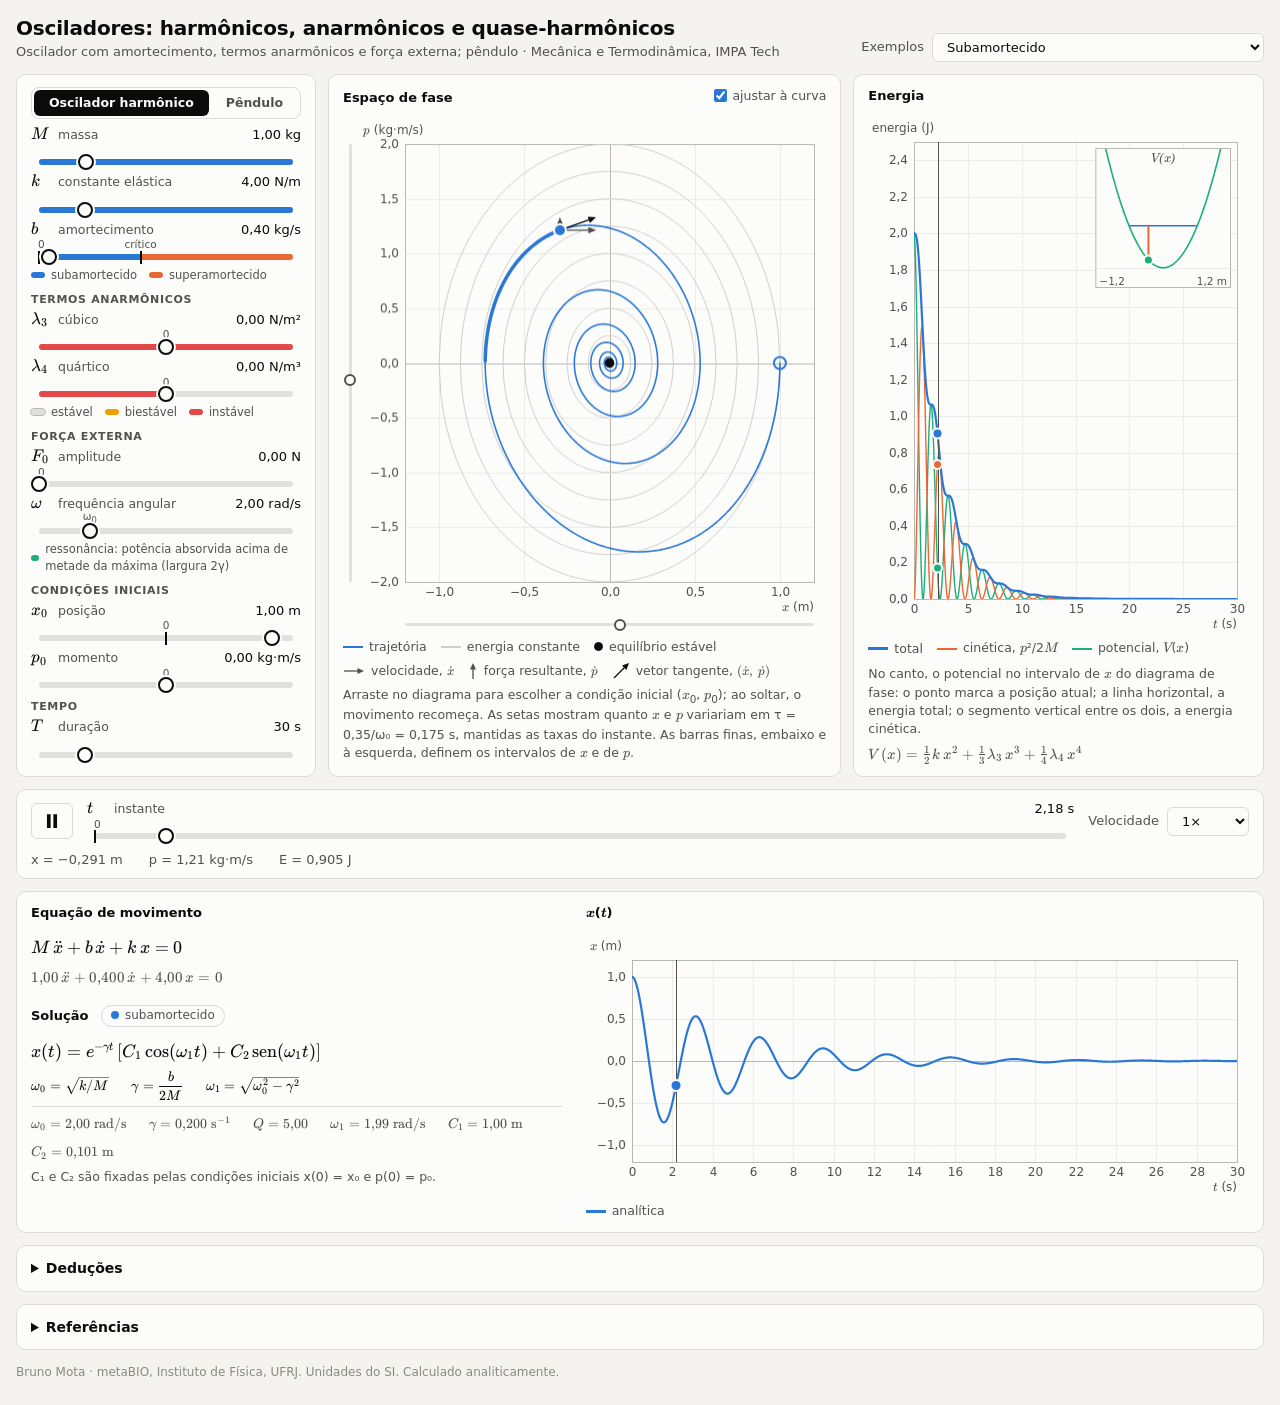
==== commit 139cfd96: "External-force arrow back on the common scale The red arrow is again drawn on the same scale as the " ====
--- a/index.html
+++ b/index.html
@@ -51,7 +51,7 @@
         <li><svg class="seta tinta-2" viewBox="0 0 22 10" width="22" height="10" aria-hidden="true"><path d="M1 5h15" fill="none" stroke="currentColor" stroke-width="1.3"/><path d="M21 5l-6.5-3v6z" fill="currentColor"/></svg><span>velocidade, <span class="m">\dot x</span></span></li>
         <li><svg class="seta tinta-2" viewBox="0 0 10 18" width="10" height="18" aria-hidden="true"><path d="M5 17V6" fill="none" stroke="currentColor" stroke-width="1.3"/><path d="M5 1l-3 6.5h6z" fill="currentColor"/></svg><span>força resultante, <span class="m">\dot p</span></span></li>
         <li><svg class="seta tinta" viewBox="0 0 18 18" width="18" height="18" aria-hidden="true"><path d="M2 16L12.5 5.5" fill="none" stroke="currentColor" stroke-width="1.3"/><path d="M17 1l-7 2.6 4.4 4.4z" fill="currentColor"/></svg><span>vetor tangente, <span class="m">(\dot x,\ \dot p)</span></span></li>
-        <li id="legForca"><svg class="seta forca" viewBox="0 0 12 18" width="12" height="18" aria-hidden="true"><path d="M6 17V8" fill="none" stroke="currentColor" stroke-width="3.5"/><path d="M6 0.5l-5 8.5h10z" fill="currentColor"/></svg><span>força externa, <span class="m">F_0\cos(\omega t)</span><span id="ampliacao"></span></span></li>
+        <li id="legForca"><svg class="seta forca" viewBox="0 0 12 18" width="12" height="18" aria-hidden="true"><path d="M6 17V8" fill="none" stroke="currentColor" stroke-width="3.5"/><path d="M6 0.5l-5 8.5h10z" fill="currentColor"/></svg><span>força externa, <span class="m">F_0\cos(\omega t)</span></span></li>
       </ul>
       <p class="dica">Arraste no diagrama para escolher a condição inicial (<span class="mat">x</span><sub>0</sub>, <span class="mat">p</span><sub>0</sub>); ao soltar, o movimento recomeça. As setas mostram quanto <span class="mat">x</span> e <span class="mat">p</span> variariam em <span id="escalaSetas"></span>, mantidas as taxas do instante. As barras finas, embaixo e à esquerda, definem os intervalos de <span class="mat">x</span> e de <span class="mat">p</span>.</p>
     </section>
@@ -126,7 +126,7 @@
       <p>ou seja, <span class="m">M\ddot x + b\,\dot x + k\,x + \lambda_3x^2 + \lambda_4x^3 = F_0\cos(\omega t)</span>.</p>
       <p>Com o momento <span class="m">p = M\dot x</span>, a equação de segunda ordem equivale a duas de primeira ordem:</p>
       <div class="m">\dot x = \frac{p}{M}, \qquad \dot p = -\frac{dV}{dx} - \frac{b}{M}\,p + F_0\cos(\omega t).</div>
-      <p>O estado do sistema é o ponto <span class="m">(x, p)</span> do espaço de fase, e <span class="m">(\dot x, \dot p)</span> é o vetor tangente à trajetória nesse ponto: suas componentes são a velocidade e a força resultante. No diagrama, são as duas setas finas cinza, a horizontal e a vertical; a terceira seta fina é a sua soma, e a seta vermelha é a parcela <span class="m">F_0\cos(\omega t)</span> da força. Na mesma escala das outras, a seta vermelha é muitas vezes pequena demais para se ver (na ressonância, a força externa é <span class="m">1/Q</span> da força elástica): ela é então desenhada ampliada, pelo fator indicado na legenda do diagrama. Sem atrito nem força externa, as equações são as de Hamilton, <span class="m">\dot x = \partial H/\partial p</span> e <span class="m">\dot p = -\partial H/\partial x</span>, com <span class="m">H = p^2/2M + V(x)</span>.</p>
+      <p>O estado do sistema é o ponto <span class="m">(x, p)</span> do espaço de fase, e <span class="m">(\dot x, \dot p)</span> é o vetor tangente à trajetória nesse ponto: suas componentes são a velocidade e a força resultante. No diagrama, são as duas setas finas cinza, a horizontal e a vertical; a terceira seta fina é a sua soma, e a seta vermelha é a parcela <span class="m">F_0\cos(\omega t)</span> da força. As quatro setas têm a mesma escala, de modo que a vermelha é a parte da seta vertical que se deve à força externa. Perto da ressonância ela é pequena: em <span class="m">\omega = \omega_0</span>, no regime estacionário, <span class="m">F_0 = b\,\omega_0A = kA/Q</span>. Sem atrito nem força externa, as equações são as de Hamilton, <span class="m">\dot x = \partial H/\partial p</span> e <span class="m">\dot p = -\partial H/\partial x</span>, com <span class="m">H = p^2/2M + V(x)</span>.</p>
       <p>A energia <span class="m">E = p^2/2M + V(x)</span> varia segundo</p>
       <div class="m">\frac{dE}{dt} = \dot x\left(M\ddot x + \frac{dV}{dx}\right) = -b\,\dot x^2 + F_0\cos(\omega t)\,\dot x .</div>
       <p>O atrito só retira energia; a força externa pode fornecê-la ou retirá-la. Sem os dois, <span class="m">E</span> é constante e a trajetória percorre uma curva de nível de <span class="m">H</span> (as curvas cinza do diagrama).</p>
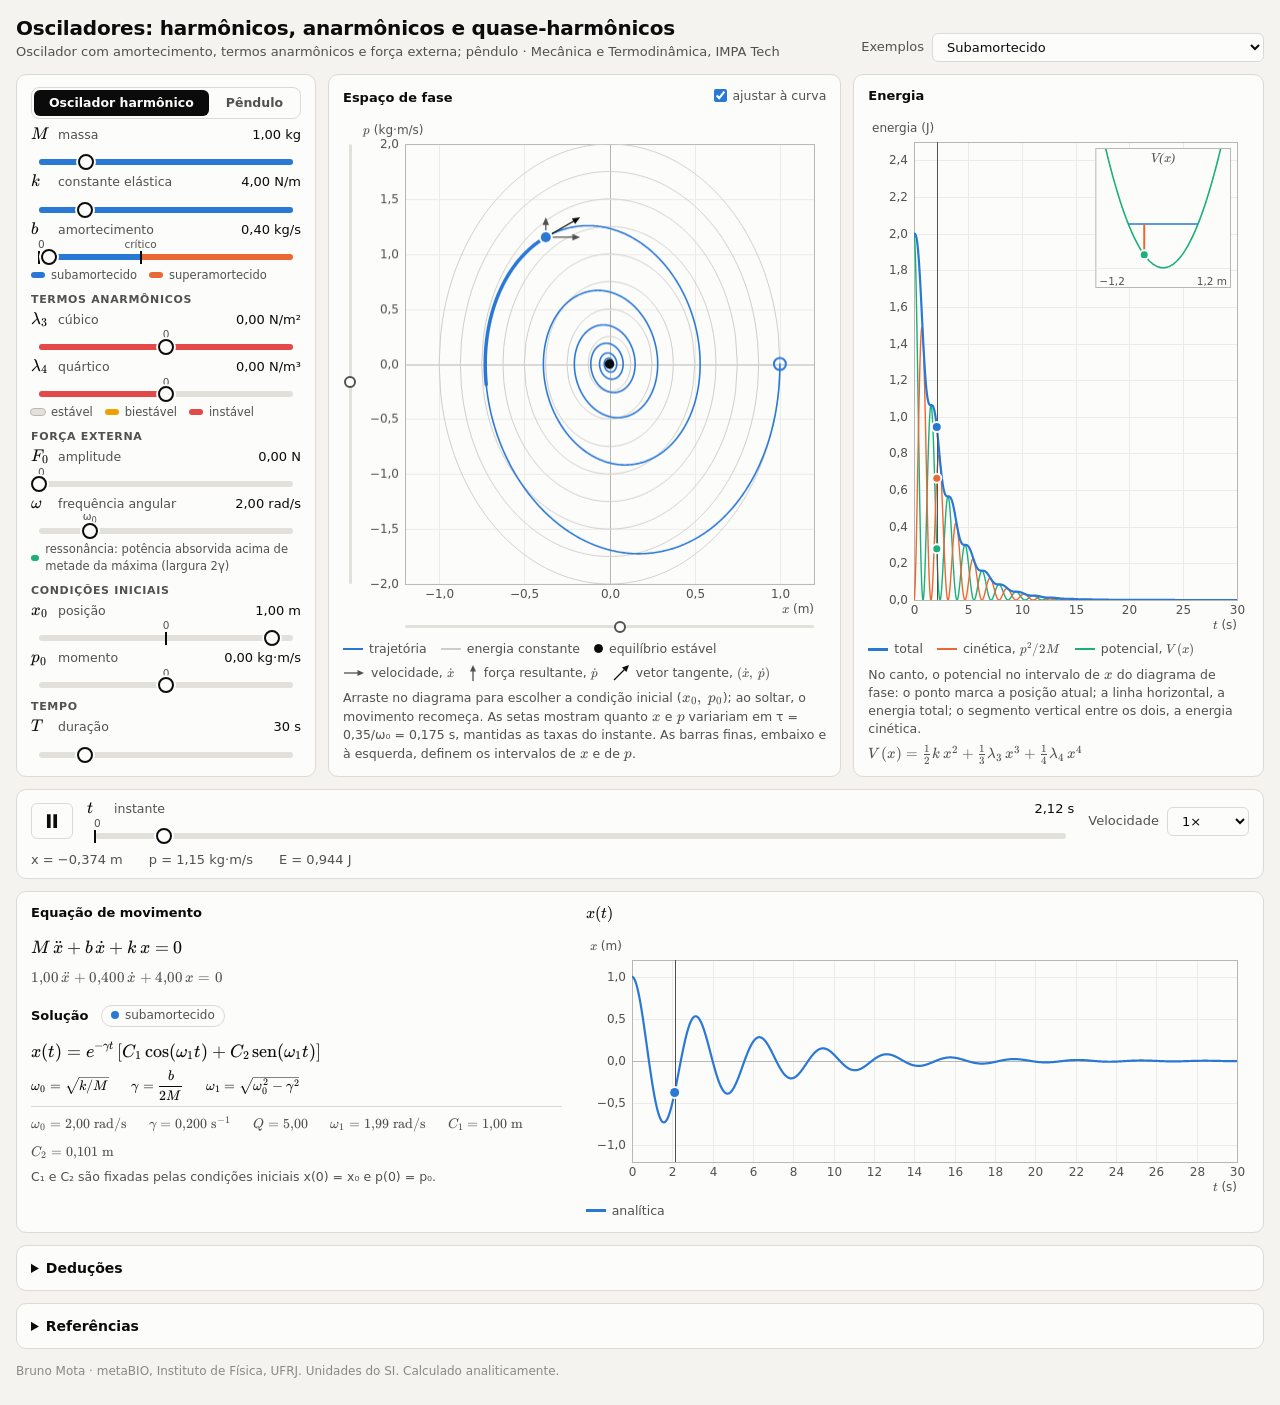
==== commit 58243411: "Pendulum in the angle theta and the angular momentum The coordinate of the pendulum is now the angle" ====
--- a/index.html
+++ b/index.html
@@ -48,12 +48,12 @@
         <li id="legInstavel"><i class="ponto vazio"></i>instável</li>
       </ul>
       <ul class="legenda">
-        <li><svg class="seta tinta-2" viewBox="0 0 22 10" width="22" height="10" aria-hidden="true"><path d="M1 5h15" fill="none" stroke="currentColor" stroke-width="1.3"/><path d="M21 5l-6.5-3v6z" fill="currentColor"/></svg><span>velocidade, <span class="m">\dot x</span></span></li>
-        <li><svg class="seta tinta-2" viewBox="0 0 10 18" width="10" height="18" aria-hidden="true"><path d="M5 17V6" fill="none" stroke="currentColor" stroke-width="1.3"/><path d="M5 1l-3 6.5h6z" fill="currentColor"/></svg><span>força resultante, <span class="m">\dot p</span></span></li>
-        <li><svg class="seta tinta" viewBox="0 0 18 18" width="18" height="18" aria-hidden="true"><path d="M2 16L12.5 5.5" fill="none" stroke="currentColor" stroke-width="1.3"/><path d="M17 1l-7 2.6 4.4 4.4z" fill="currentColor"/></svg><span>vetor tangente, <span class="m">(\dot x,\ \dot p)</span></span></li>
-        <li id="legForca"><svg class="seta forca" viewBox="0 0 12 18" width="12" height="18" aria-hidden="true"><path d="M6 17V8" fill="none" stroke="currentColor" stroke-width="3.5"/><path d="M6 0.5l-5 8.5h10z" fill="currentColor"/></svg><span>força externa, <span class="m">F_0\cos(\omega t)</span></span></li>
-      </ul>
-      <p class="dica">Arraste no diagrama para escolher a condição inicial (<span class="mat">x</span><sub>0</sub>, <span class="mat">p</span><sub>0</sub>); ao soltar, o movimento recomeça. As setas mostram quanto <span class="mat">x</span> e <span class="mat">p</span> variariam em <span id="escalaSetas"></span>, mantidas as taxas do instante. As barras finas, embaixo e à esquerda, definem os intervalos de <span class="mat">x</span> e de <span class="mat">p</span>.</p>
+        <li><svg class="seta tinta-2" viewBox="0 0 22 10" width="22" height="10" aria-hidden="true"><path d="M1 5h15" fill="none" stroke="currentColor" stroke-width="1.3"/><path d="M21 5l-6.5-3v6z" fill="currentColor"/></svg><span><span data-oscillator="velocidade" data-pendulum="velocidade angular"></span>, <span class="m" data-oscillator="\dot x" data-pendulum="\dot\theta"></span></span></li>
+        <li><svg class="seta tinta-2" viewBox="0 0 10 18" width="10" height="18" aria-hidden="true"><path d="M5 17V6" fill="none" stroke="currentColor" stroke-width="1.3"/><path d="M5 1l-3 6.5h6z" fill="currentColor"/></svg><span><span data-oscillator="força resultante" data-pendulum="torque resultante"></span>, <span class="m" data-oscillator="\dot p" data-pendulum="\dot p_\theta"></span></span></li>
+        <li><svg class="seta tinta" viewBox="0 0 18 18" width="18" height="18" aria-hidden="true"><path d="M2 16L12.5 5.5" fill="none" stroke="currentColor" stroke-width="1.3"/><path d="M17 1l-7 2.6 4.4 4.4z" fill="currentColor"/></svg><span>vetor tangente, <span class="m" data-oscillator="(\dot x,\ \dot p)" data-pendulum="(\dot\theta,\ \dot p_\theta)"></span></span></li>
+        <li id="legForca"><svg class="seta forca" viewBox="0 0 12 18" width="12" height="18" aria-hidden="true"><path d="M6 17V8" fill="none" stroke="currentColor" stroke-width="3.5"/><path d="M6 0.5l-5 8.5h10z" fill="currentColor"/></svg><span><span data-oscillator="força externa" data-pendulum="torque externo"></span>, <span class="m" data-oscillator="F_0\cos(\omega t)" data-pendulum="F_0L\cos(\omega t)"></span></span></li>
+      </ul>
+      <p class="dica">Arraste no diagrama para escolher a condição inicial (<span class="m" data-oscillator="x_0,\ p_0" data-pendulum="\theta_0,\ p_{\theta 0}"></span>); ao soltar, o movimento recomeça. As setas mostram quanto <span class="m" data-oscillator="x" data-pendulum="\theta"></span> e <span class="m" data-oscillator="p" data-pendulum="p_\theta"></span> variariam em <span id="escalaSetas"></span>, mantidas as taxas do instante. As barras finas, embaixo e à esquerda, definem os intervalos de <span class="m" data-oscillator="x" data-pendulum="\theta"></span> e de <span class="m" data-oscillator="p" data-pendulum="p_\theta"></span>.</p>
     </section>
 
     <aside class="painel energia" aria-label="Energia">
@@ -61,10 +61,10 @@
       <canvas id="energia"></canvas>
       <ul class="legenda">
         <li><i class="linha grossa serie-1"></i>total</li>
-        <li><i class="linha serie-2"></i><span>cinética, <span class="mat">p</span>²/2<span class="mat">M</span></span></li>
-        <li><i class="linha serie-3"></i><span>potencial, <span class="mat">V</span>(<span class="mat">x</span>)</span></li>
-      </ul>
-      <p class="dica">No canto, o potencial no intervalo de <span class="mat">x</span> do diagrama de fase: o ponto marca a posição atual; a linha horizontal, a energia total; o segmento vertical entre os dois, a energia cinética.</p>
+        <li><i class="linha serie-2"></i><span>cinética, <span class="m" data-oscillator="p^2/2M" data-pendulum="p_\theta^2/2ML^2"></span></span></li>
+        <li><i class="linha serie-3"></i><span>potencial, <span class="m" data-oscillator="V(x)" data-pendulum="V(\theta)"></span></span></li>
+      </ul>
+      <p class="dica">No canto, o potencial no intervalo de <span class="m" data-oscillator="x" data-pendulum="\theta"></span> do diagrama de fase: o ponto marca a posição atual; a linha horizontal, a energia total; o segmento vertical entre os dois, a energia cinética.</p>
       <div class="potencial" id="potencial"></div>
       <p class="dica" id="aviso" hidden></p>
     </aside>
@@ -103,7 +103,7 @@
       <p class="dica" id="solNota"></p>
     </div>
     <div class="grafico">
-      <h2><span class="mat">x</span>(<span class="mat">t</span>)</h2>
+      <h2><span class="m" data-oscillator="x(t)" data-pendulum="\theta(t)"></span></h2>
       <canvas id="solucao"></canvas>
       <ul class="legenda">
         <li><i class="linha grossa serie-1"></i><span id="nomeCurva">analítica</span></li>
@@ -195,26 +195,30 @@
       <p>o termo quártico com <span class="m">\lambda_4 \gt 0</span> aumenta a frequência (mola que endurece), e o termo cúbico sempre a diminui.</p>
 
       <h3>7. Pêndulo</h3>
-      <p>Uma massa <span class="m">M</span> na ponta de uma haste rígida de comprimento <span class="m">L</span>, sem massa, no campo gravitacional <span class="m">g</span>. Seja <span class="m">x</span> o comprimento de arco ao longo da trajetória circular, medido a partir do ponto mais baixo, de modo que o ângulo com a vertical é <span class="m">\theta = x/L</span>. A componente tangencial da segunda lei, com o atrito e a força externa também tangenciais, é</p>
-      <div class="m">M\ddot x = -Mg\operatorname{sen}\!\left(\frac{x}{L}\right) - b\,\dot x + F_0\cos(\omega t), \qquad V(x) = MgL\left[1 - \cos\!\left(\frac{x}{L}\right)\right].</div>
-      <p>O momento conjugado a <span class="m">x</span> é <span class="m">p = M\dot x</span>, e o que foi dito na seção 1 continua valendo. No diagrama de fase, <span class="m">x</span> é reduzido a uma volta, <span class="m">-\pi L \lt x \le \pi L</span>: as duas bordas são a mesma posição, a invertida.</p>
-      <p><b>Pequenas oscilações.</b> Para <span class="m">|x| \ll L</span>, <span class="m">\operatorname{sen}(x/L) \simeq x/L</span>, e o pêndulo é um oscilador harmônico com <span class="m">k = Mg/L</span>, ou seja, <span class="m">\omega_0 = \sqrt{g/L}</span>, independente da massa: valem as seções 2 a 5. É a curva tracejada «aproximação harmônica», que pode ser ligada no gráfico de <span class="m">x(t)</span>.</p>
-      <p><b>Solução exata sem atrito nem força externa.</b> A energia <span class="m">E = \tfrac12M\dot x^2 + MgL\,(1-\cos\theta)</span> é constante. Com <span class="m">1 - \cos\theta = 2\operatorname{sen}^2(\theta/2)</span> e definindo <span class="m">\kappa^2 = E/(2MgL)</span>,</p>
+      <p>Uma massa <span class="m">M</span> na ponta de uma haste rígida de comprimento <span class="m">L</span>, sem massa, no campo gravitacional <span class="m">g</span>. A coordenada é o ângulo <span class="m">\theta</span> com a vertical, medido a partir do ponto mais baixo. O atrito <span class="m">-bv</span> e a força externa <span class="m">F_0\cos(\omega t)</span> atuam sobre a massa ao longo da trajetória circular, em que <span class="m">v = L\dot\theta</span>. Os torques em relação ao ponto de suspensão dão</p>
+      <div class="m">ML^2\,\ddot\theta = -MgL\operatorname{sen}\theta - bL^2\,\dot\theta + F_0L\cos(\omega t), \qquad V(\theta) = MgL\,(1 - \cos\theta).</div>
+      <p>O momento conjugado a <span class="m">\theta</span> é o momento angular <span class="m">p_\theta = ML^2\dot\theta</span>, e as duas equações de primeira ordem são</p>
+      <div class="m">\dot\theta = \frac{p_\theta}{ML^2}, \qquad \dot p_\theta = -MgL\operatorname{sen}\theta - \frac{b}{M}\,p_\theta + F_0L\cos(\omega t).</div>
+      <p>O que foi dito na seção 1 continua valendo, com <span class="m">\theta</span> no lugar de <span class="m">x</span>, <span class="m">p_\theta</span> no lugar de <span class="m">p</span>, o momento de inércia <span class="m">ML^2</span> no lugar da massa e torques no lugar de forças: a energia é <span class="m">E = p_\theta^2/2ML^2 + V(\theta)</span>, e <span class="m">dE/dt = -b\,v^2 + F_0\cos(\omega t)\,v</span>. O vetor tangente à trajetória no espaço de fase é <span class="m">(\dot\theta, \dot p_\theta)</span>: a velocidade angular e o torque resultante. No diagrama, <span class="m">\theta</span> é reduzido a uma volta, <span class="m">-\pi \lt \theta \le \pi</span>: as duas bordas são a mesma posição, a invertida.</p>
+      <p><b>Pequenas oscilações.</b> Para <span class="m">|\theta| \ll 1</span>, <span class="m">\operatorname{sen}\theta \simeq \theta</span>, e dividindo por <span class="m">ML^2</span> obtém-se a equação do oscilador harmônico,</p>
+      <div class="m">\ddot\theta + 2\gamma\,\dot\theta + \omega_0^2\,\theta = \frac{F_0}{ML}\cos(\omega t), \qquad \omega_0 = \sqrt{g/L}, \quad \gamma = \frac{b}{2M},</div>
+      <p>com <span class="m">\omega_0</span> independente da massa: valem as seções 2 a 5 com <span class="m">\theta</span> no lugar de <span class="m">x</span> e <span class="m">F_0/ML</span> no lugar de <span class="m">f</span>. É a curva tracejada «aproximação harmônica», que pode ser ligada no gráfico de <span class="m">\theta(t)</span>.</p>
+      <p><b>Solução exata sem atrito nem força externa.</b> A energia <span class="m">E = \tfrac12ML^2\dot\theta^2 + MgL\,(1-\cos\theta)</span> é constante. Com <span class="m">1 - \cos\theta = 2\operatorname{sen}^2(\theta/2)</span> e definindo <span class="m">\kappa^2 = E/(2MgL)</span>,</p>
       <div class="m">\dot\theta^2 = 4\omega_0^2\left[\kappa^2 - \operatorname{sen}^2(\theta/2)\right].</div>
       <p><i>Oscilação</i> (<span class="m">\kappa \lt 1</span>). O pêndulo vai e volta entre <span class="m">\pm\theta_{\text{máx}}</span>, com <span class="m">\kappa = \operatorname{sen}(\theta_{\text{máx}}/2)</span>. A substituição <span class="m">\operatorname{sen}(\theta/2) = \kappa\operatorname{sen}\varphi</span> dá <span class="m">\dot\theta = 2\omega_0\kappa\cos\varphi</span> e, derivando-a, <span class="m">\dot\varphi = \omega_0\sqrt{1 - \kappa^2\operatorname{sen}^2\varphi}</span>. Logo</p>
       <div class="m">\omega_0t + u_0 = \int_0^{\varphi}\frac{d\varphi'}{\sqrt{1-\kappa^2\operatorname{sen}^2\varphi'}} \equiv F(\varphi,\kappa).</div>
       <p>A inversa dessa integral define as funções elípticas de Jacobi: <span class="m">\varphi = \operatorname{am}(u,\kappa)</span>, <span class="m">\operatorname{sn} = \operatorname{sen}\varphi</span>, <span class="m">\operatorname{cn} = \cos\varphi</span> e <span class="m">\operatorname{dn} = d\varphi/du</span>. Portanto</p>
-      <div class="m">\operatorname{sen}\frac{x}{2L} = \kappa\operatorname{sn}(\omega_0t + u_0,\ \kappa), \qquad \dot x = 2L\,\omega_0\,\kappa\operatorname{cn}(\omega_0t + u_0,\ \kappa),</div>
-      <p>com <span class="m">u_0 = F(\varphi_0,\kappa)</span>, em que <span class="m">\varphi_0</span> é fixado por <span class="m">\operatorname{sen}\varphi_0 = \operatorname{sen}(x_0/2L)/\kappa</span> e <span class="m">\cos\varphi_0 = v_0/(2L\omega_0\kappa)</span>. Em um período <span class="m">\varphi</span> aumenta de <span class="m">2\pi</span>:</p>
+      <div class="m">\operatorname{sen}\frac{\theta}{2} = \kappa\operatorname{sn}(\omega_0t + u_0,\ \kappa), \qquad \dot\theta = 2\,\omega_0\,\kappa\operatorname{cn}(\omega_0t + u_0,\ \kappa),</div>
+      <p>com <span class="m">u_0 = F(\varphi_0,\kappa)</span>, em que <span class="m">\varphi_0</span> é fixado por <span class="m">\operatorname{sen}\varphi_0 = \operatorname{sen}(\theta_0/2)/\kappa</span> e <span class="m">\cos\varphi_0 = \dot\theta_0/(2\omega_0\kappa)</span>, sendo <span class="m">\dot\theta_0 = p_{\theta 0}/ML^2</span>. Em um período <span class="m">\varphi</span> aumenta de <span class="m">2\pi</span>:</p>
       <div class="m">T = \frac{4K(\kappa)}{\omega_0}, \qquad K(\kappa) = F(\pi/2,\kappa) = \frac{\pi}{2}\left[1 + \frac{\kappa^2}{4} + \frac{9\kappa^4}{64} + \dots\right],</div>
       <p>isto é,</p>
       <div class="m">T = \frac{2\pi}{\omega_0}\left[1 + \frac{\theta_{\text{máx}}^2}{16} + \frac{11\,\theta_{\text{máx}}^4}{3072} + \dots\right].</div>
       <p>O período cresce com a amplitude; para <span class="m">\kappa \to 0</span>, <span class="m">\operatorname{sn} \to \operatorname{sen}</span> e recupera-se o oscilador harmônico.</p>
       <p><i>Rotação</i> (<span class="m">\kappa \gt 1</span>). A energia supera a da posição invertida, <span class="m">2MgL</span>, e <span class="m">\dot\theta</span> nunca se anula. Com <span class="m">\varphi = \theta/2</span>, a mesma integral aparece com módulo <span class="m">1/\kappa</span>:</p>
-      <div class="m">x(t) = 2L\operatorname{am}(\pm\kappa\,\omega_0t + u_0,\ 1/\kappa), \qquad \dot x = \pm2L\,\omega_0\,\kappa\operatorname{dn}(\pm\kappa\,\omega_0t + u_0,\ 1/\kappa), \qquad u_0 = F\!\left(\frac{x_0}{2L},\frac1\kappa\right),</div>
-      <p>com o sinal da velocidade inicial. Uma volta completa leva <span class="m">2K(1/\kappa)/(\kappa\,\omega_0)</span>.</p>
+      <div class="m">\theta(t) = 2\operatorname{am}(\pm\kappa\,\omega_0t + u_0,\ 1/\kappa), \qquad \dot\theta = \pm2\,\omega_0\,\kappa\operatorname{dn}(\pm\kappa\,\omega_0t + u_0,\ 1/\kappa), \qquad u_0 = F\!\left(\frac{\theta_0}{2},\frac1\kappa\right),</div>
+      <p>com o sinal da velocidade angular inicial. Uma volta completa leva <span class="m">2K(1/\kappa)/(\kappa\,\omega_0)</span>.</p>
       <p><i>Separatriz</i> (<span class="m">\kappa = 1</span>). Com <span class="m">E = 2MgL</span> a integral é elementar:</p>
-      <div class="m">\operatorname{sen}\frac{x}{2L} = \tanh(\pm\omega_0t + u_0), \qquad \dot x = \pm2L\,\omega_0\operatorname{sech}(\pm\omega_0t + u_0).</div>
+      <div class="m">\operatorname{sen}\frac{\theta}{2} = \tanh(\pm\omega_0t + u_0), \qquad \dot\theta = \pm2\,\omega_0\operatorname{sech}(\pm\omega_0t + u_0).</div>
       <p>O pêndulo se aproxima da posição invertida sem nunca alcançá-la; de fato, <span class="m">K(\kappa) \to \infty</span> quando <span class="m">\kappa \to 1</span>.</p>
       <p>Com atrito ou força externa não há solução fechada, e a equação é integrada numericamente. O pêndulo amortecido e forçado pode ter movimento caótico: é o último exemplo do menu.</p>
 
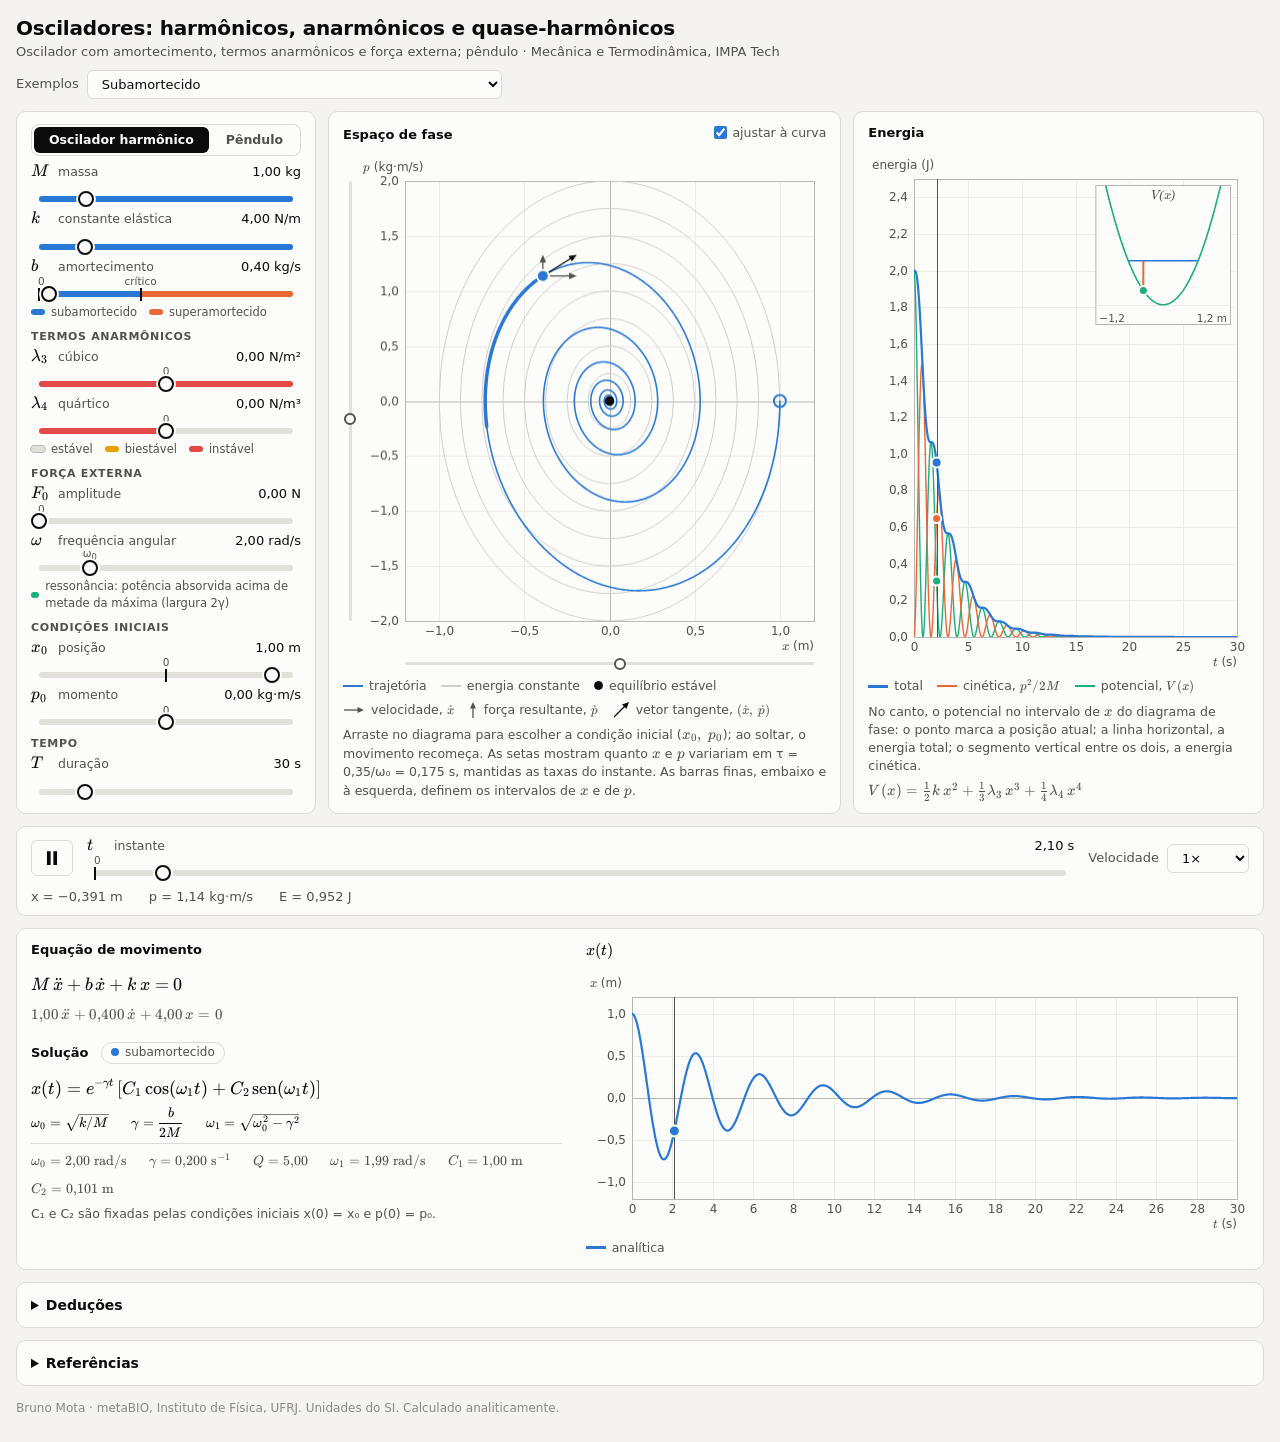
==== commit 6edfcf1d: "Derivations: section 8 on the routes to chaos, without and with friction - New section 8, "Caminhos " ====
--- a/index.html
+++ b/index.html
@@ -109,7 +109,7 @@
         <li><i class="linha grossa serie-1"></i><span id="nomeCurva">analítica</span></li>
         <li id="legTransiente"><i class="linha serie-2"></i><span id="nomeHomogenea">transiente</span></li>
         <li id="legParticular"><i class="linha serie-3"></i><span id="nomeParticular">regime estacionário</span></li>
-        <li id="opcaoComponentes"><label><input type="checkbox" id="componentes" checked> mostrar os dois termos</label></li>
+        <li id="opcaoComponentes"><label><input type="checkbox" id="componentes" checked> mostrar os dois termos componentes</label></li>
         <li id="opcaoAproximacao"><label><input type="checkbox" id="aproximacao"><i class="linha tracejada tinta"></i>aproximação harmônica</label></li>
       </ul>
     </div>
@@ -181,7 +181,7 @@
       <p>A amplitude cresce linearmente com o tempo e não há regime estacionário. (Verificação direta: <span class="m">\ddot x_p + \omega_0^2x_p = f\cos(\omega_0t)</span>.) Como <span class="m">x_p(0) = \dot x_p(0) = 0</span>, as constantes de <span class="m">x_h</span> são <span class="m">C_1 = x_0</span> e <span class="m">C_2 = v_0/\omega_0</span>.</p>
 
       <h3>6. Termos anarmônicos</h3>
-      <p>Com <span class="m">\lambda_3</span> ou <span class="m">\lambda_4</span> diferente de zero a equação não é linear e não tem solução em funções elementares; a página a integra numericamente (seção 8). Alguns resultados seguem sem resolvê-la.</p>
+      <p>Com <span class="m">\lambda_3</span> ou <span class="m">\lambda_4</span> diferente de zero a equação não é linear e não tem solução em funções elementares; a página a integra numericamente (seção 9). Alguns resultados seguem sem resolvê-la.</p>
       <p><b>Equilíbrios.</b> São os zeros de <span class="m">dV/dx = x\,(k + \lambda_3x + \lambda_4x^2)</span>: <span class="m">x = 0</span>, sempre estável (<span class="m">k \gt 0</span>), e as raízes reais de <span class="m">k + \lambda_3x + \lambda_4x^2 = 0</span>. É estável o ponto em que <span class="m">d^2V/dx^2 \gt 0</span> (mínimo de <span class="m">V</span>). Pelos pontos instáveis passa a separatriz, a curva de nível <span class="m">H = V(x_{\text{inst}})</span>. Daí os três regimes indicados nas barras de <span class="m">\lambda_3</span> e <span class="m">\lambda_4</span>:</p>
       <ul>
         <li><b>estável</b>: <span class="m">\lambda_4 \gt 0</span> e <span class="m">\lambda_3^2 \lt 4k\lambda_4</span>. O único equilíbrio é <span class="m">x = 0</span> e o potencial confina a massa.</li>
@@ -220,9 +220,56 @@
       <p><i>Separatriz</i> (<span class="m">\kappa = 1</span>). Com <span class="m">E = 2MgL</span> a integral é elementar:</p>
       <div class="m">\operatorname{sen}\frac{\theta}{2} = \tanh(\pm\omega_0t + u_0), \qquad \dot\theta = \pm2\,\omega_0\operatorname{sech}(\pm\omega_0t + u_0).</div>
       <p>O pêndulo se aproxima da posição invertida sem nunca alcançá-la; de fato, <span class="m">K(\kappa) \to \infty</span> quando <span class="m">\kappa \to 1</span>.</p>
-      <p>Com atrito ou força externa não há solução fechada, e a equação é integrada numericamente. O pêndulo amortecido e forçado pode ter movimento caótico: é o último exemplo do menu.</p>
-
-      <h3>8. Cálculo das curvas</h3>
+      <p>Com atrito ou força externa não há solução fechada, e a equação é integrada numericamente. O pêndulo forçado pode ter movimento caótico, com ou sem atrito: é o assunto da seção 8 e dos dois últimos exemplos do menu.</p>
+
+      <h3>8. Caminhos para o caos</h3>
+      <p><b>Forma adimensional.</b> Dividindo a equação do pêndulo por <span class="m">MgL = ML^2\omega_0^2</span> e medindo o tempo em <span class="m">\tau = \omega_0t</span> (a linha indica derivada em relação a <span class="m">\tau</span>),</p>
+      <div class="m">\theta'' + \frac{\theta'}{q} + \operatorname{sen}\theta = a\cos(\omega_D\tau), \qquad a = \frac{F_0}{Mg}, \quad q = \frac{M\omega_0}{b} = \frac{\omega_0}{2\gamma}, \quad \omega_D = \frac{\omega}{\omega_0}.</div>
+      <p>Restam três parâmetros: <span class="m">a</span>, a amplitude da força em unidades do peso; <span class="m">q</span>, que é o fator de qualidade <span class="m">Q</span>; e <span class="m">\omega_D</span>, a frequência da força em unidades de <span class="m">\omega_0</span>. A energia em unidades de <span class="m">MgL</span> é <span class="m">h = \tfrac12\theta'^2 + 1 - \cos\theta</span>, e a separatriz está em <span class="m">h = 2</span>. Os resultados numéricos desta seção são para <span class="m">\omega_D = 2/3</span> e foram obtidos por Runge–Kutta de quarta ordem.</p>
+      <p><b>O que é necessário.</b> Sem força externa o estado é o ponto <span class="m">(\theta, \theta')</span> e as trajetórias não se cruzam no plano: só podem terminar num equilíbrio, numa órbita fechada ou numa separatriz (teorema de Poincaré–Bendixson). Com a força, o estado inclui a fase <span class="m">\omega_D\tau</span>: três dimensões, o mínimo para o caos. É preciso também que a equação não seja linear: no oscilador linear, a diferença entre duas soluções obedece à equação homogênea, e portanto decai (<span class="m">b \gt 0</span>) ou mantém a amplitude (<span class="m">b = 0</span>), sem nunca crescer exponencialmente. O atrito não é necessário: ele decide de que tipo é o caos.</p>
+      <p><b>Onde o caos nasce: a separatriz.</b> A energia varia segundo <span class="m">dh/d\tau = -\theta'^2/q + a\cos(\omega_D\tau)\,\theta'</span> (seção 1). Em primeira ordem em <span class="m">a</span> e <span class="m">1/q</span>, a variação em uma passagem ao longo da separatriz, <span class="m">\theta' = \pm2\operatorname{sech}\tau</span> (seção 7), com a força na fase <span class="m">\omega_D\tau_0</span> quando o pêndulo passa pelo ponto mais baixo, é</p>
+      <div class="m">\Delta h(\tau_0) = \int_{-\infty}^{\infty}\left[-\frac{\theta'^2}{q} + a\cos\big(\omega_D(\tau+\tau_0)\big)\,\theta'\right]d\tau = -\frac{8}{q} \pm W\cos(\omega_D\tau_0), \qquad W = 2\pi a\operatorname{sech}\!\left(\frac{\pi\omega_D}{2}\right),</div>
+      <p>pois <span class="m">\int 4\operatorname{sech}^2\tau\,d\tau = 8</span> e <span class="m">\int \operatorname{sech}\tau\cos(\omega_D\tau)\,d\tau = \pi\operatorname{sech}(\pi\omega_D/2)</span>. É a função de Melnikov. Se <span class="m">\Delta h</span> muda de sinal com <span class="m">\tau_0</span>, um pêndulo que chega perto da posição invertida passa por ela ou volta conforme a fase da força: as curvas que chegam à posição invertida e as que dela saem se cruzam transversalmente, e daí decorre (teorema de Smale–Birkhoff) um conjunto invariante com dependência sensível das condições iniciais. A condição é</p>
+      <div class="m">a \gt a_c = \frac{4}{\pi q}\cosh\!\left(\frac{\pi\omega_D}{2}\right), \qquad\text{isto é,}\qquad F_0 \gt \frac{4}{\pi}\,b\sqrt{gL}\,\cosh\!\left(\frac{\pi\omega}{2\omega_0}\right),</div>
+      <p>que não depende da massa. É uma condição para o cruzamento, não para um atrator caótico.</p>
+      <p><b>Sem atrito</b> (<span class="m">b = 0</span>). Então <span class="m">a_c = 0</span>: há caos para qualquer força, por menor que seja. A cada passagem a energia recebe um impulso de até <span class="m">W</span>, e o tempo até a passagem seguinte diverge na separatriz como <span class="m">\ln(32/|h-2|)</span> (de <span class="m">K(\kappa) \simeq \ln(4/\sqrt{1-\kappa^2})</span> para <span class="m">\kappa \to 1</span>). A fase da força na passagem seguinte muda então de <span class="m">\omega_DW/|h-2|</span> quando a energia muda de <span class="m">W</span>, e deixa de ser previsível onde essa mudança é da ordem de 1 ou maior:</p>
+      <div class="m">|h - 2| \lesssim \omega_D\,W .</div>
+      <p>É a camada estocástica em torno da separatriz (Chirikov), em que o pêndulo alterna, sem regra, entre oscilar e girar num sentido ou no outro. A estimativa dá a ordem de grandeza; na varredura abaixo a camada é mais larga do lado de dentro da separatriz. Fora dela a maior parte das órbitas continua regular (teorema KAM), e em torno de cada ressonância entre o movimento e a força há uma cadeia de ilhas com a sua própria camada. Com <span class="m">a</span> crescente as camadas se alargam e se fundem, e o caos toma o espaço de fase. Não há atrator: a área do espaço de fase se conserva, movimento regular e caótico coexistem para sempre, e qual deles ocorre depende da condição inicial.</p>
+      <p>Varredura numérica: pêndulo lançado do ponto mais baixo com velocidade angular <span class="m">\theta'_0</span> (em unidades de <span class="m">\omega_0</span>; a separatriz é <span class="m">\theta'_0 = 2</span>), de 0,025 a 3,5 em passos de 0,025. Conta como caótica a condição inicial cujo expoente de Lyapunov, medido em 500 períodos da força, passa de <span class="m">0{,}012\,\omega_0</span>.</p>
+      <div class="tabela"><table>
+        <thead><tr><th><span class="m">a</span></th><th><span class="m">\omega_DW</span></th><th>condições iniciais caóticas, <span class="m">\theta'_0</span></th><th>fração</th></tr></thead>
+        <tbody>
+          <tr><td>0,01</td><td>0,026</td><td>só 2,000 (camada mais fina que o passo)</td><td>0,01</td></tr>
+          <tr><td>0,03</td><td>0,079</td><td>1,60 a 1,73; 1,78; 1,88 a 2,03</td><td>0,10</td></tr>
+          <tr><td>0,1</td><td>0,26</td><td>1,33 a 2,15</td><td>0,24</td></tr>
+          <tr><td>0,2</td><td>0,52</td><td>0,95 a 2,25</td><td>0,38</td></tr>
+          <tr><td>0,3</td><td>0,79</td><td>0,43 a 2,50; 2,55 a 2,58</td><td>0,61</td></tr>
+          <tr><td>0,5</td><td>1,31</td><td>0,03 a 2,75</td><td>0,79</td></tr>
+          <tr><td>0,8</td><td>2,09</td><td>0,03 a 3,25, com uma ilha regular em 2,33 a 2,40</td><td>0,90</td></tr>
+          <tr><td>1,2</td><td>3,14</td><td>todas</td><td>1,00</td></tr>
+        </tbody>
+      </table></div>
+      <p>As órbitas periódicas estáveis no centro das ilhas também perdem a estabilidade por duplicações de período sucessivas, mas, conservando-se a área, a razão entre intervalos sucessivos do parâmetro tende a 8,721, e não a 4,669 (Greene, MacKay, Vivaldi e Feigenbaum; resultado citado, não verificado aqui).</p>
+      <p><b>Com atrito</b> (<span class="m">b \gt 0</span>). A área do espaço de fase se contrai como <span class="m">e^{-\tau/q}</span>, e todo movimento termina num atrator. Abaixo de <span class="m">a_c</span> as curvas da posição invertida não se cruzam (nessa ordem de aproximação). Acima, o conjunto caótico existe mas em geral não atrai: o movimento é irregular por algum tempo (caos transiente) e depois cai num atrator periódico, e a fronteira entre as bacias de atratores diferentes é fractal. Um atrator caótico surge por outro caminho: variando um só parâmetro, um atrator periódico perde a estabilidade e dá lugar a outro com o dobro do período, e este a outro, de período 4, 8, 16, …, em valores do parâmetro que se acumulam num limite finito, com a razão entre intervalos sucessivos tendendo a <span class="m">\delta = 4{,}669\ldots</span> (Feigenbaum). Além do limite, o atrator é caótico, com faixas (janelas) em que volta a ser periódico.</p>
+      <p>Varredura numérica em <span class="m">a</span>, com <span class="m">q = 2</span> (os valores de Baker e Gollub; <span class="m">a_c = 1{,}019</span>). O período do atrator, em períodos da força, é lido na seção estroboscópica (o estado a cada período da força), depois de 600 períodos de transiente, partindo sempre de <span class="m">\theta = 0{,}1</span>, <span class="m">\theta' = 0</span>. Caos: expoente de Lyapunov acima de <span class="m">0{,}01\,\omega_0</span>.</p>
+      <div class="tabela"><table>
+        <thead><tr><th><span class="m">a</span></th><th>atrator</th></tr></thead>
+        <tbody>
+          <tr><td>até 1,066</td><td>período 1</td></tr>
+          <tr><td>1,068 a 1,078</td><td>período 2</td></tr>
+          <tr><td>1,080 a 1,14</td><td>período 3, com faixas caóticas entre 1,098 e 1,108</td></tr>
+          <tr><td>1,16 a 1,28</td><td>caos, com janelas periódicas (em 1,223, período 3)</td></tr>
+          <tr><td>1,30 a 1,424</td><td>período 1</td></tr>
+          <tr><td>1,426 a 1,458</td><td>período 2</td></tr>
+          <tr><td>1,460 a 1,476</td><td>período 4</td></tr>
+          <tr><td>1,478 a 1,495</td><td>faixas caóticas e janelas periódicas</td></tr>
+          <tr><td>1,496 a 1,504</td><td>caos (a varredura termina aqui)</td></tr>
+        </tbody>
+      </table></div>
+      <p>Há portanto duas entradas no caos por duplicação de período, perto de 1,07 e de 1,43 a 1,48. A varredura não resolve a cascata além do período 4, e por isso não mede <span class="m">\delta</span>; e, com uma só condição inicial, não mostra atratores que coexistam com o encontrado.</p>
+      <p><b>Na página.</b> Os dois últimos exemplos do menu são esses dois casos. No exemplo sem atrito, <span class="m">a = 0{,}1</span> e o pêndulo parte dentro da camada. No exemplo com atrito, <span class="m">M = 0{,}3</span> kg, de modo que <span class="m">F_0 = 2{,}943\,a</span> N, e a barra de <span class="m">F_0</span> percorre a segunda cascata: 4,15 N, período 1; 4,20 e 4,25 N, período 2; 4,30 N, período 4; 4,35 N, caos; 4,40 N, uma janela periódica estreita; o exemplo tem <span class="m">a = 1{,}5</span> (4,41 N), caos. O diagrama de fase mostra a trajetória inteira, transiente incluído, e em 120 s cabem 40 períodos da força.</p>
+
+      <h3>9. Cálculo das curvas</h3>
       <p>Quando há solução fechada (seções 2 a 5 e 7), as curvas da página são calculadas diretamente por ela. Caso contrário, o sistema de primeira ordem da seção 1, <span class="m">\dot y = G(t, y)</span> com <span class="m">y = (x, p)</span>, é integrado pelo método de Runge–Kutta clássico de quarta ordem: a cada passo <span class="m">h</span>,</p>
       <div class="m">k_1 = G(t, y),\quad k_2 = G\!\left(t + \tfrac h2,\ y + \tfrac h2 k_1\right),\quad k_3 = G\!\left(t + \tfrac h2,\ y + \tfrac h2 k_2\right),\quad k_4 = G(t + h,\ y + h\,k_3),</div>
       <div class="m">y(t+h) = y(t) + \tfrac h6\left(k_1 + 2k_2 + 2k_3 + k_4\right),</div>
@@ -253,6 +300,15 @@
         <li><i>NIST Digital Library of Mathematical Functions</i>, capítulo 22, Jacobian Elliptic Functions: <a href="https://dlmf.nist.gov/22.19" target="_blank" rel="noopener">§22.19(i), Classical Dynamics: The Pendulum</a>, e §22.20, Methods of Computation; capítulo 19, Elliptic Integrals.</li>
         <li>B. C. Carlson, «Computing elliptic integrals by duplication», <i>Numerische Mathematik</i> 33, 1–16 (1979). O método usado para a integral incompleta <span class="m">F(\varphi,\kappa)</span>.</li>
         <li>G. L. Baker e J. P. Gollub, <i>Chaotic Dynamics: An Introduction</i>, 2ª ed. (Cambridge University Press, 1996). O pêndulo amortecido e forçado; os parâmetros do exemplo caótico do menu são os deste livro.</li>
+      </ul>
+
+      <h3>Caos</h3>
+      <ul>
+        <li>J. Guckenheimer e P. Holmes, <i>Nonlinear Oscillations, Dynamical Systems, and Bifurcations of Vector Fields</i> (Springer, 1983). Capítulo 4: o método de Melnikov e o teorema de Smale–Birkhoff.</li>
+        <li>B. V. Chirikov, «A universal instability of many-dimensional oscillator systems», <i>Physics Reports</i> 52, 263–379 (1979). A camada estocástica em torno da separatriz e a superposição de ressonâncias.</li>
+        <li>A. J. Lichtenberg e M. A. Lieberman, <i>Regular and Chaotic Dynamics</i>, 2ª ed. (Springer, 1992).</li>
+        <li>M. J. Feigenbaum, «Quantitative universality for a class of nonlinear transformations», <i>Journal of Statistical Physics</i> 19, 25–52 (1978).</li>
+        <li>J. M. Greene, R. S. MacKay, F. Vivaldi e M. J. Feigenbaum, «Universal behaviour in families of area-preserving maps», <i>Physica D</i> 3, 468–486 (1981).</li>
       </ul>
 
       <h3>Cálculo numérico</h3>
--- a/css/estilo.css
+++ b/css/estilo.css
@@ -215,6 +215,10 @@
 .texto li { margin: 5px 0; }
 .texto div.m { margin: 10px 0; padding: 2px 0; overflow-x: auto; overflow-y: hidden; }
 .texto div.m .katex-display { margin: 0; }
+.tabela { margin: 10px 0; overflow-x: auto; }
+.tabela table { border-collapse: collapse; font-size: 13.5px; }
+.tabela th, .tabela td { padding: 3px 14px 3px 0; text-align: left; vertical-align: top; border-bottom: 1px solid var(--borda); }
+.tabela th { font-weight: 600; color: var(--tinta-2); }
 .texto .katex { font-size: 1.06em; }
 
 .rodape { margin-top: 14px; color: var(--tinta-3); font-size: 12px; }
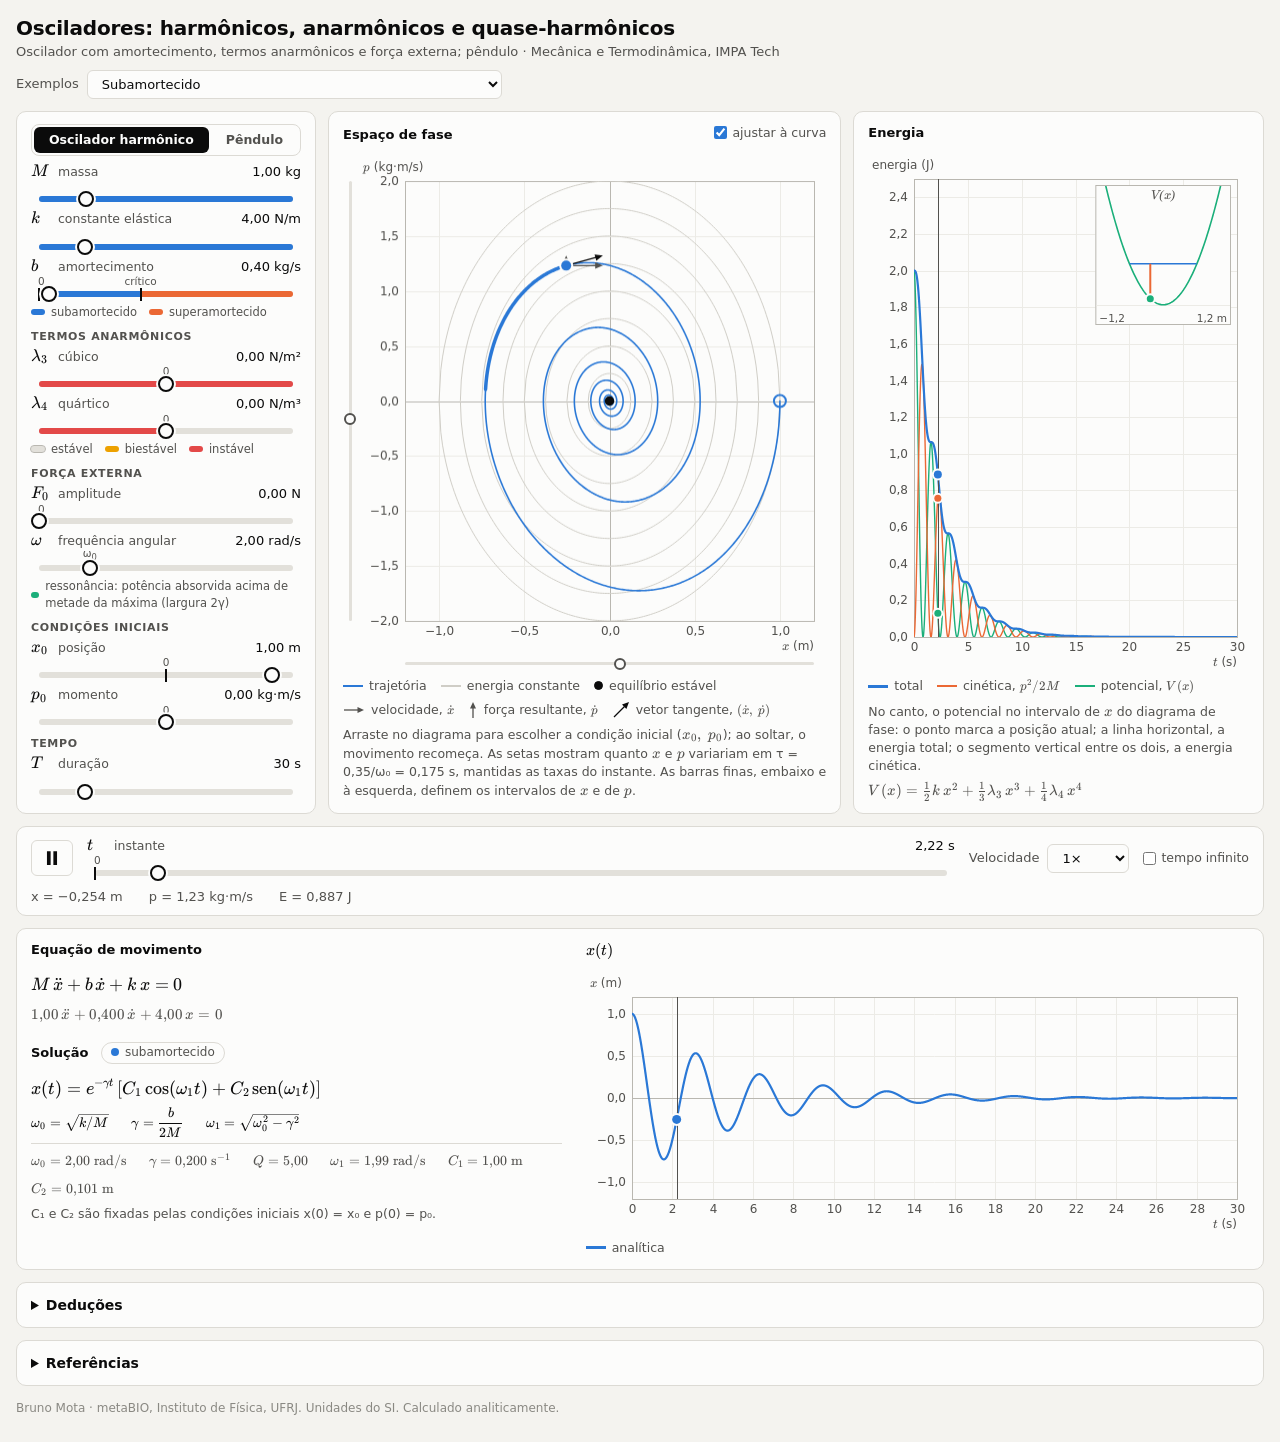
==== commit 89f5fe8a: ""Tempo infinito": the motion runs on beyond the duration - New option beside the speed. When the cur" ====
--- a/index.html
+++ b/index.html
@@ -88,6 +88,7 @@
         <option value="4">4×</option>
       </select>
     </label>
+    <label class="opcao" title="O movimento continua além da duração; os gráficos mostram sempre o último trecho, com a duração escolhida (120 s no máximo)."><input type="checkbox" id="infinito"> tempo infinito</label>
     <output id="leitura" class="leitura"></output>
   </div>
 
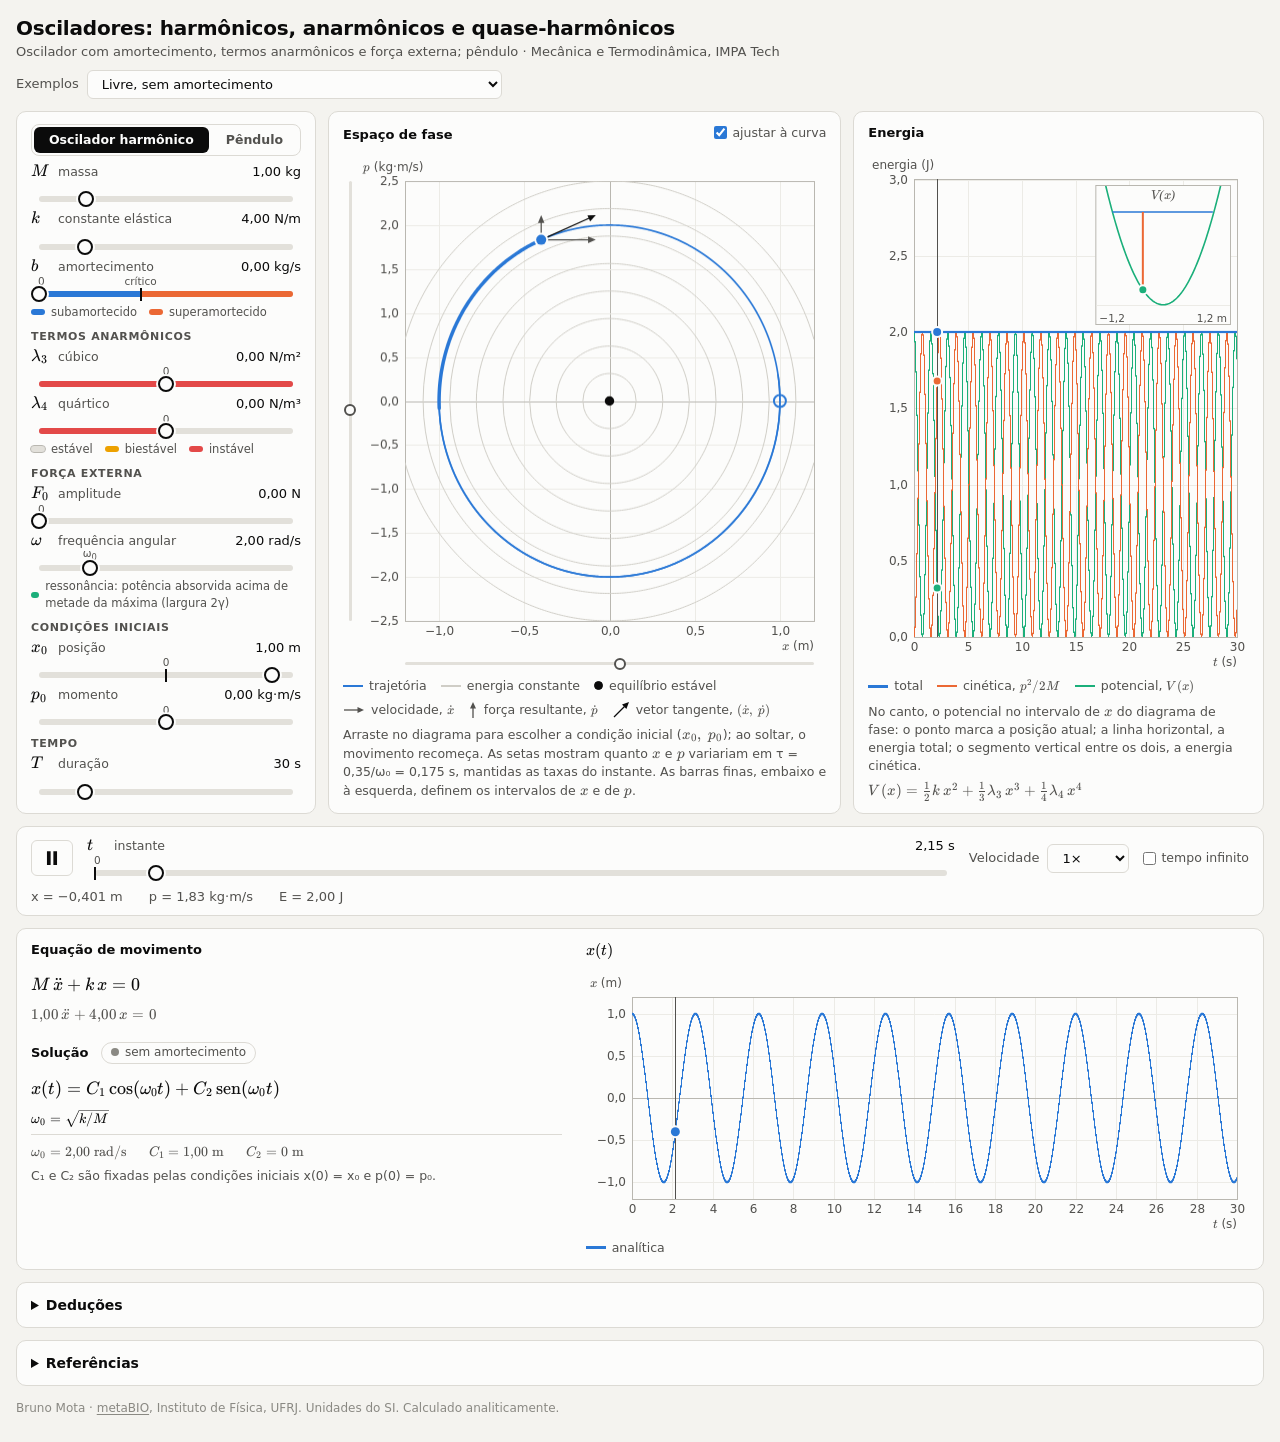
==== commit 3c03c45f: "Examples reordered; the page opens on the free undamped oscillator; lab link - Order of the oscillat" ====
--- a/index.html
+++ b/index.html
@@ -335,7 +335,7 @@
 </main>
 
 <footer class="rodape">
-  <p>Bruno Mota · metaBIO, Instituto de Física, UFRJ. Unidades do SI. <span id="metodo"></span></p>
+  <p>Bruno Mota · <a href="https://metabio.netlify.app/" target="_blank" rel="noopener">metaBIO</a>, Instituto de Física, UFRJ. Unidades do SI. <span id="metodo"></span></p>
 </footer>
 
 <script src="vendor/katex/katex.min.js"></script>
--- a/css/estilo.css
+++ b/css/estilo.css
@@ -222,6 +222,8 @@
 .texto .katex { font-size: 1.06em; }
 
 .rodape { margin-top: 14px; color: var(--tinta-3); font-size: 12px; }
+.rodape a { color: inherit; text-decoration: underline; text-underline-offset: 2px; }
+.rodape a:hover { color: var(--tinta-2); }
 
 /* Narrower screens: the energy panel goes under the phase diagram, then everything in one column. */
 @media (max-width: 1180px) {
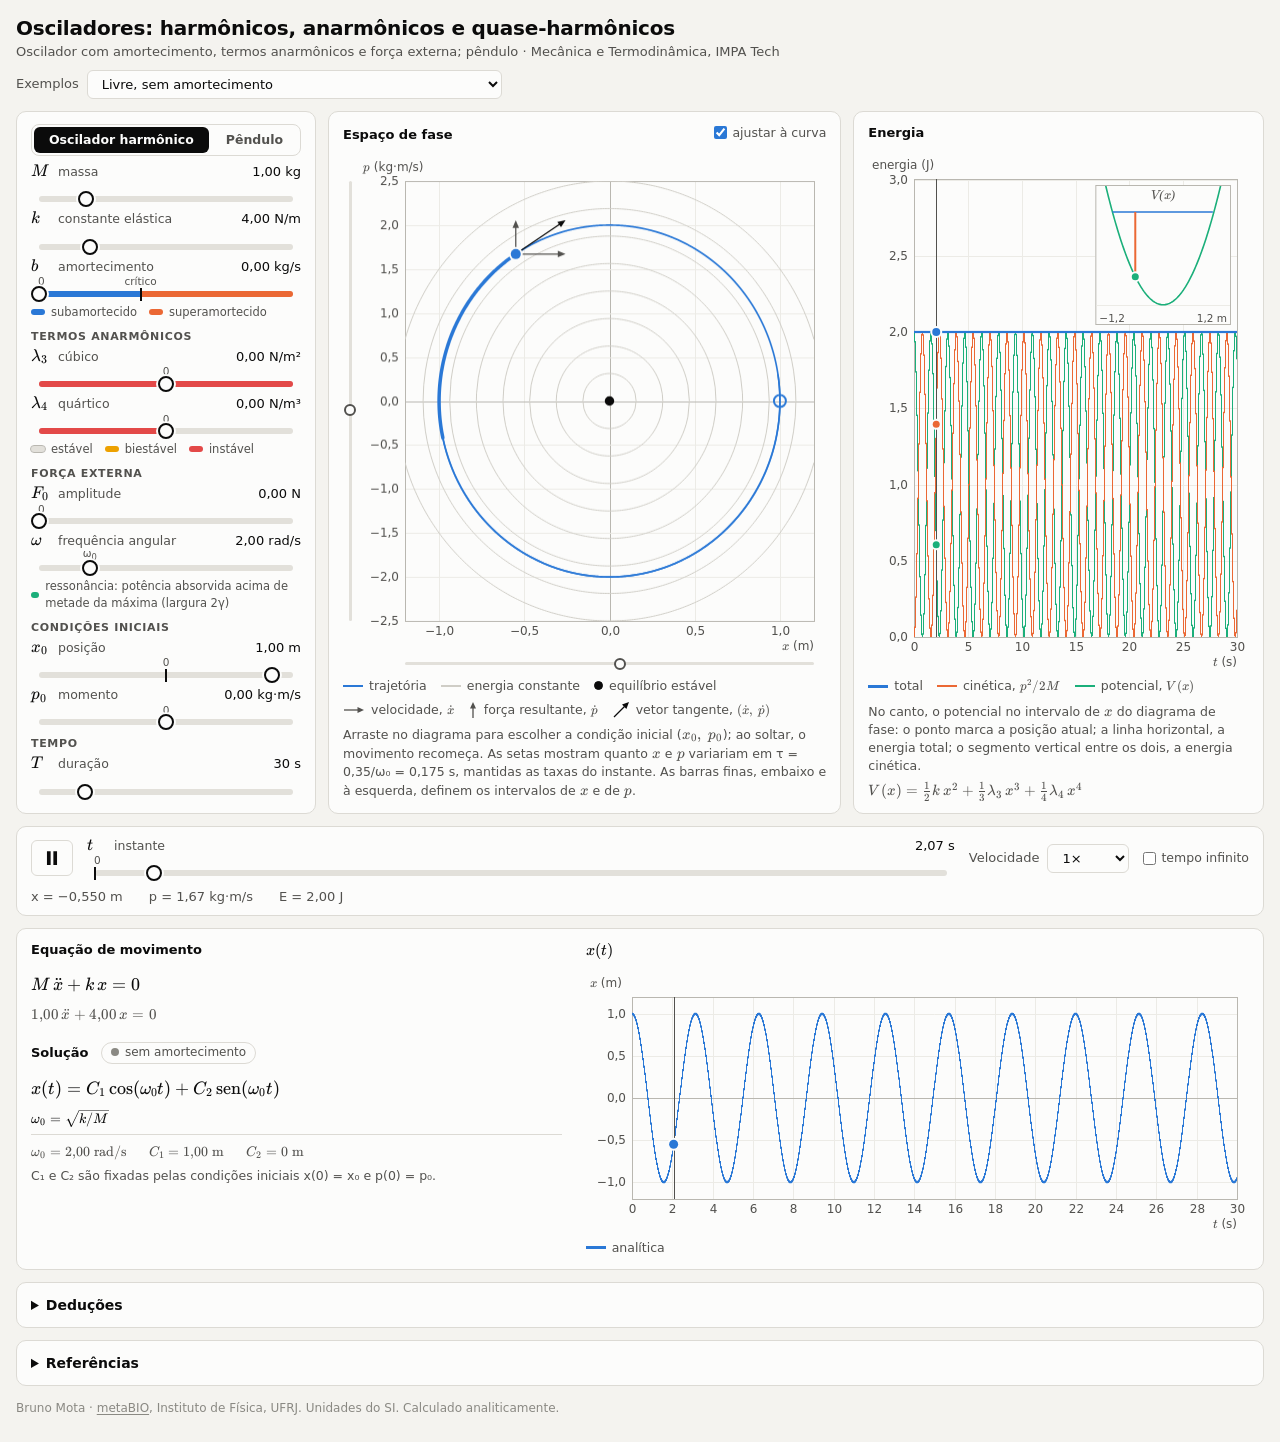
==== commit 3889825b: "Purely quartic oscillator: k can be zero; exact solution; new example - The elastic constant now goe" ====
--- a/index.html
+++ b/index.html
@@ -44,8 +44,8 @@
         <li><i class="linha nivel"></i>energia constante</li>
         <li id="legSeparatriz"><i class="linha tracejada tinta-3"></i>separatriz</li>
         <li id="legEstacionario"><i class="linha tracejada serie-3"></i>regime estacionário</li>
-        <li><i class="ponto cheio"></i>equilíbrio estável</li>
-        <li id="legInstavel"><i class="ponto vazio"></i>instável</li>
+        <li id="legEstavel"><i class="ponto cheio"></i>equilíbrio estável</li>
+        <li id="legInstavel"><i class="ponto vazio"></i><span id="legInstavelTexto">instável</span></li>
       </ul>
       <ul class="legenda">
         <li><svg class="seta tinta-2" viewBox="0 0 22 10" width="22" height="10" aria-hidden="true"><path d="M1 5h15" fill="none" stroke="currentColor" stroke-width="1.3"/><path d="M21 5l-6.5-3v6z" fill="currentColor"/></svg><span><span data-oscillator="velocidade" data-pendulum="velocidade angular"></span>, <span class="m" data-oscillator="\dot x" data-pendulum="\dot\theta"></span></span></li>
@@ -182,11 +182,11 @@
       <p>A amplitude cresce linearmente com o tempo e não há regime estacionário. (Verificação direta: <span class="m">\ddot x_p + \omega_0^2x_p = f\cos(\omega_0t)</span>.) Como <span class="m">x_p(0) = \dot x_p(0) = 0</span>, as constantes de <span class="m">x_h</span> são <span class="m">C_1 = x_0</span> e <span class="m">C_2 = v_0/\omega_0</span>.</p>
 
       <h3>6. Termos anarmônicos</h3>
-      <p>Com <span class="m">\lambda_3</span> ou <span class="m">\lambda_4</span> diferente de zero a equação não é linear e não tem solução em funções elementares; a página a integra numericamente (seção 9). Alguns resultados seguem sem resolvê-la.</p>
-      <p><b>Equilíbrios.</b> São os zeros de <span class="m">dV/dx = x\,(k + \lambda_3x + \lambda_4x^2)</span>: <span class="m">x = 0</span>, sempre estável (<span class="m">k \gt 0</span>), e as raízes reais de <span class="m">k + \lambda_3x + \lambda_4x^2 = 0</span>. É estável o ponto em que <span class="m">d^2V/dx^2 \gt 0</span> (mínimo de <span class="m">V</span>). Pelos pontos instáveis passa a separatriz, a curva de nível <span class="m">H = V(x_{\text{inst}})</span>. Daí os três regimes indicados nas barras de <span class="m">\lambda_3</span> e <span class="m">\lambda_4</span>:</p>
-      <ul>
-        <li><b>estável</b>: <span class="m">\lambda_4 \gt 0</span> e <span class="m">\lambda_3^2 \lt 4k\lambda_4</span>. O único equilíbrio é <span class="m">x = 0</span> e o potencial confina a massa.</li>
-        <li><b>biestável</b>: <span class="m">\lambda_4 \gt 0</span> e <span class="m">\lambda_3^2 \gt 4k\lambda_4</span>. Há dois poços, separados por uma barreira.</li>
+      <p>Com <span class="m">\lambda_3</span> ou <span class="m">\lambda_4</span> diferente de zero a equação não é linear e não tem solução em funções elementares; a página a integra numericamente (seção 9), com uma exceção, o oscilador quártico puro do fim desta seção. Alguns resultados seguem sem resolvê-la.</p>
+      <p><b>Equilíbrios.</b> São os zeros de <span class="m">dV/dx = x\,(k + \lambda_3x + \lambda_4x^2)</span>: <span class="m">x = 0</span>, estável quando <span class="m">k \gt 0</span>, e as raízes reais de <span class="m">k + \lambda_3x + \lambda_4x^2 = 0</span>. É estável o ponto em que <span class="m">V</span> tem um mínimo, o que <span class="m">d^2V/dx^2 \gt 0</span> garante. Com <span class="m">k = 0</span> a origem é raiz dupla e <span class="m">d^2V/dx^2</span> se anula nela: é o fundo do poço se <span class="m">\lambda_3 = 0</span> e <span class="m">\lambda_4 \gt 0</span>, e um ponto de inflexão se <span class="m">\lambda_3 \ne 0</span>, caso em que o outro equilíbrio é <span class="m">x = -\lambda_3/\lambda_4</span>. Pelos pontos instáveis passa a separatriz, a curva de nível <span class="m">H = V(x_{\text{inst}})</span>. Daí os três regimes indicados nas barras de <span class="m">\lambda_3</span> e <span class="m">\lambda_4</span>:</p>
+      <ul>
+        <li><b>estável</b>: <span class="m">\lambda_4 \gt 0</span> e <span class="m">\lambda_3^2 \lt 4k\lambda_4</span>, ou <span class="m">\lambda_4 \gt 0</span> e <span class="m">k = 0</span>. Há um só poço e o potencial confina a massa.</li>
+        <li><b>biestável</b>: <span class="m">k \gt 0</span>, <span class="m">\lambda_4 \gt 0</span> e <span class="m">\lambda_3^2 \gt 4k\lambda_4</span>. Há dois poços, separados por uma barreira.</li>
         <li><b>instável</b>: <span class="m">\lambda_4 \lt 0</span>, ou <span class="m">\lambda_4 = 0</span> e <span class="m">\lambda_3 \ne 0</span>. <span class="m">V \to -\infty</span> em pelo menos um sentido: a massa que ultrapassa a barreira não volta, e vai a infinito em tempo finito, pois <span class="m">\int dx/\sqrt{-2V/M}</span> converge quando <span class="m">-V</span> cresce como <span class="m">x^3</span> ou <span class="m">x^4</span>.</li>
       </ul>
       <p><b>Período.</b> Sem atrito nem força externa, a conservação da energia dá <span class="m">\dot x = \pm\sqrt{2\,[E - V(x)]/M}</span>, e o período é</p>
@@ -194,6 +194,9 @@
       <p>entre os pontos de retorno <span class="m">x_1</span> e <span class="m">x_2</span>, em que <span class="m">V = E</span>. Ao contrário do caso harmônico, depende da amplitude. Para pequena amplitude <span class="m">a</span> (Landau e Lifshitz, §28; resultado citado, não deduzido aqui),</p>
       <div class="m">\omega \simeq \omega_0 + \left(\frac{3\lambda_4}{8M\omega_0} - \frac{5\lambda_3^2}{12M^2\omega_0^3}\right)a^2 :</div>
       <p>o termo quártico com <span class="m">\lambda_4 \gt 0</span> aumenta a frequência (mola que endurece), e o termo cúbico sempre a diminui.</p>
+      <p><b>Oscilador quártico puro.</b> Com <span class="m">k = 0</span>, <span class="m">\lambda_3 = 0</span> e <span class="m">\lambda_4 \gt 0</span>, sem atrito nem força externa, a equação é <span class="m">M\ddot x = -\lambda_4x^3</span> e tem solução exata. A energia <span class="m">E = p^2/2M + \lambda_4x^4/4</span> fixa a amplitude <span class="m">A</span>, com <span class="m">E = \lambda_4A^4/4</span>. O cosseno elíptico de Jacobi de módulo <span class="m">\kappa</span> (seção 7) obedece a <span class="m">\operatorname{cn}'' = -(1 - 2\kappa^2)\operatorname{cn} - 2\kappa^2\operatorname{cn}^3</span>, que para <span class="m">\kappa^2 = 1/2</span> se reduz a <span class="m">\operatorname{cn}'' = -\operatorname{cn}^3</span>. Logo</p>
+      <div class="m">x(t) = A\operatorname{cn}\!\left(\Omega\,t + u_0,\ 1/\sqrt2\right),\qquad \Omega = A\sqrt{\lambda_4/M},\qquad T = \frac{4K(1/\sqrt2)}{\Omega} \simeq \frac{7{,}416}{A}\sqrt{\frac{M}{\lambda_4}},</div>
+      <p>com <span class="m">u_0</span> fixado pelas condições iniciais. Não há frequência natural (<span class="m">\omega_0 = 0</span>): a frequência é proporcional à amplitude. O amortecimento crítico, a ressonância e a correção de pequena amplitude acima supõem <span class="m">\omega_0 \gt 0</span> e não se aplicam.</p>
 
       <h3>7. Pêndulo</h3>
       <p>Uma massa <span class="m">M</span> na ponta de uma haste rígida de comprimento <span class="m">L</span>, sem massa, no campo gravitacional <span class="m">g</span>. A coordenada é o ângulo <span class="m">\theta</span> com a vertical, medido a partir do ponto mais baixo. O atrito <span class="m">-bv</span> e a força externa <span class="m">F_0\cos(\omega t)</span> atuam sobre a massa ao longo da trajetória circular, em que <span class="m">v = L\dot\theta</span>. Os torques em relação ao ponto de suspensão dão</p>
@@ -271,7 +274,7 @@
       <p><b>Na página.</b> Os dois últimos exemplos do menu são esses dois casos. No exemplo sem atrito, <span class="m">a = 0{,}1</span> e o pêndulo parte dentro da camada. No exemplo com atrito, <span class="m">M = 0{,}3</span> kg, de modo que <span class="m">F_0 = 2{,}943\,a</span> N, e a barra de <span class="m">F_0</span> percorre a segunda cascata: 4,15 N, período 1; 4,20 e 4,25 N, período 2; 4,30 N, período 4; 4,35 N, caos; 4,40 N, uma janela periódica estreita; o exemplo tem <span class="m">a = 1{,}5</span> (4,41 N), caos. O diagrama de fase mostra a trajetória inteira, transiente incluído, e em 120 s cabem 40 períodos da força.</p>
 
       <h3>9. Cálculo das curvas</h3>
-      <p>Quando há solução fechada (seções 2 a 5 e 7), as curvas da página são calculadas diretamente por ela. Caso contrário, o sistema de primeira ordem da seção 1, <span class="m">\dot y = G(t, y)</span> com <span class="m">y = (x, p)</span>, é integrado pelo método de Runge–Kutta clássico de quarta ordem: a cada passo <span class="m">h</span>,</p>
+      <p>Quando há solução fechada (seções 2 a 5 e 7, e o oscilador quártico puro da seção 6), as curvas da página são calculadas diretamente por ela. Caso contrário, o sistema de primeira ordem da seção 1, <span class="m">\dot y = G(t, y)</span> com <span class="m">y = (x, p)</span>, é integrado pelo método de Runge–Kutta clássico de quarta ordem: a cada passo <span class="m">h</span>,</p>
       <div class="m">k_1 = G(t, y),\quad k_2 = G\!\left(t + \tfrac h2,\ y + \tfrac h2 k_1\right),\quad k_3 = G\!\left(t + \tfrac h2,\ y + \tfrac h2 k_2\right),\quad k_4 = G(t + h,\ y + h\,k_3),</div>
       <div class="m">y(t+h) = y(t) + \tfrac h6\left(k_1 + 2k_2 + 2k_3 + k_4\right),</div>
       <p>com erro proporcional a <span class="m">h^5</span> por passo. O passo é de 1 ms, reduzido quando o movimento é rápido demais para ele: procura-se manter abaixo de 0,05 o produto da maior taxa do movimento pelo passo, com passo mínimo de 25 µs e, no máximo, 1,5 milhão de passos. O rodapé da página informa qual dos dois cálculos está em uso. Os testes que acompanham o código comparam a integração numérica com as soluções fechadas e verificam a conservação da energia, o período dado pela integral da seção 6 e a correção de frequência citada ali.</p>
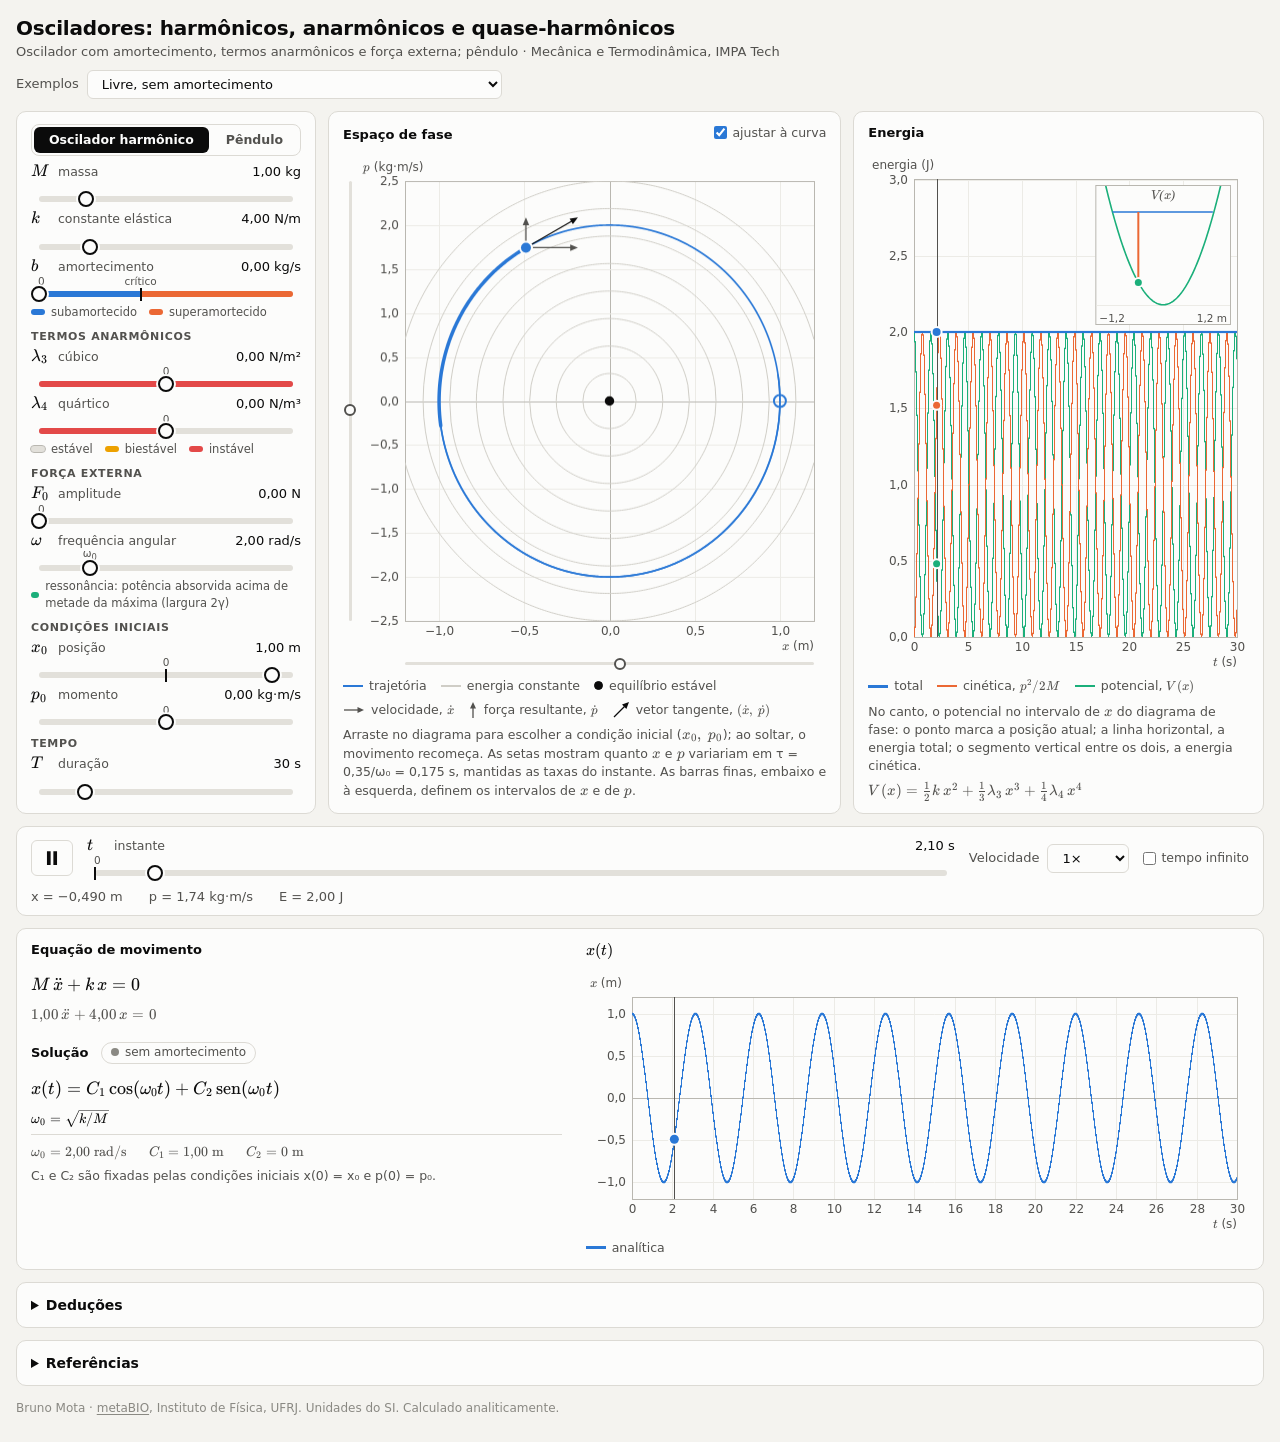
==== commit cfcfcc06: "Derivations: section 3 links to the page on the polynomial of 2nd degree After the roots r = -gamma " ====
--- a/index.html
+++ b/index.html
@@ -145,6 +145,7 @@
       <h3>3. Oscilação livre amortecida</h3>
       <p>Em <span class="m">\ddot x + 2\gamma\dot x + \omega_0^2x = 0</span> a mesma tentativa leva a <span class="m">r^2 + 2\gamma r + \omega_0^2 = 0</span>:</p>
       <div class="m">r = -\gamma \pm \sqrt{\gamma^2 - \omega_0^2}.</div>
+      <p>A página <a href="polinomio/index.html" target="_blank" rel="noopener">Polinômio de 2º grau no plano complexo</a> mostra as raízes de <span class="m">x^2 + bx + c</span>, que é este polinômio com <span class="m">b = 2\gamma</span> e <span class="m">c = \omega_0^2</span>, e como elas deixam o eixo real quando <span class="m">\gamma \lt \omega_0</span>.</p>
       <p>Há três casos.</p>
       <p><b>Subamortecido</b> (<span class="m">\gamma \lt \omega_0</span>). As raízes são complexas, <span class="m">r = -\gamma \pm i\omega_1</span>, com <span class="m">\omega_1 = \sqrt{\omega_0^2 - \gamma^2}</span>:</p>
       <div class="m">x(t) = e^{-\gamma t}\left[C_1\cos(\omega_1t) + C_2\operatorname{sen}(\omega_1t)\right], \qquad C_1 = x_0, \quad C_2 = \frac{v_0 + \gamma\,x_0}{\omega_1}.</div>
